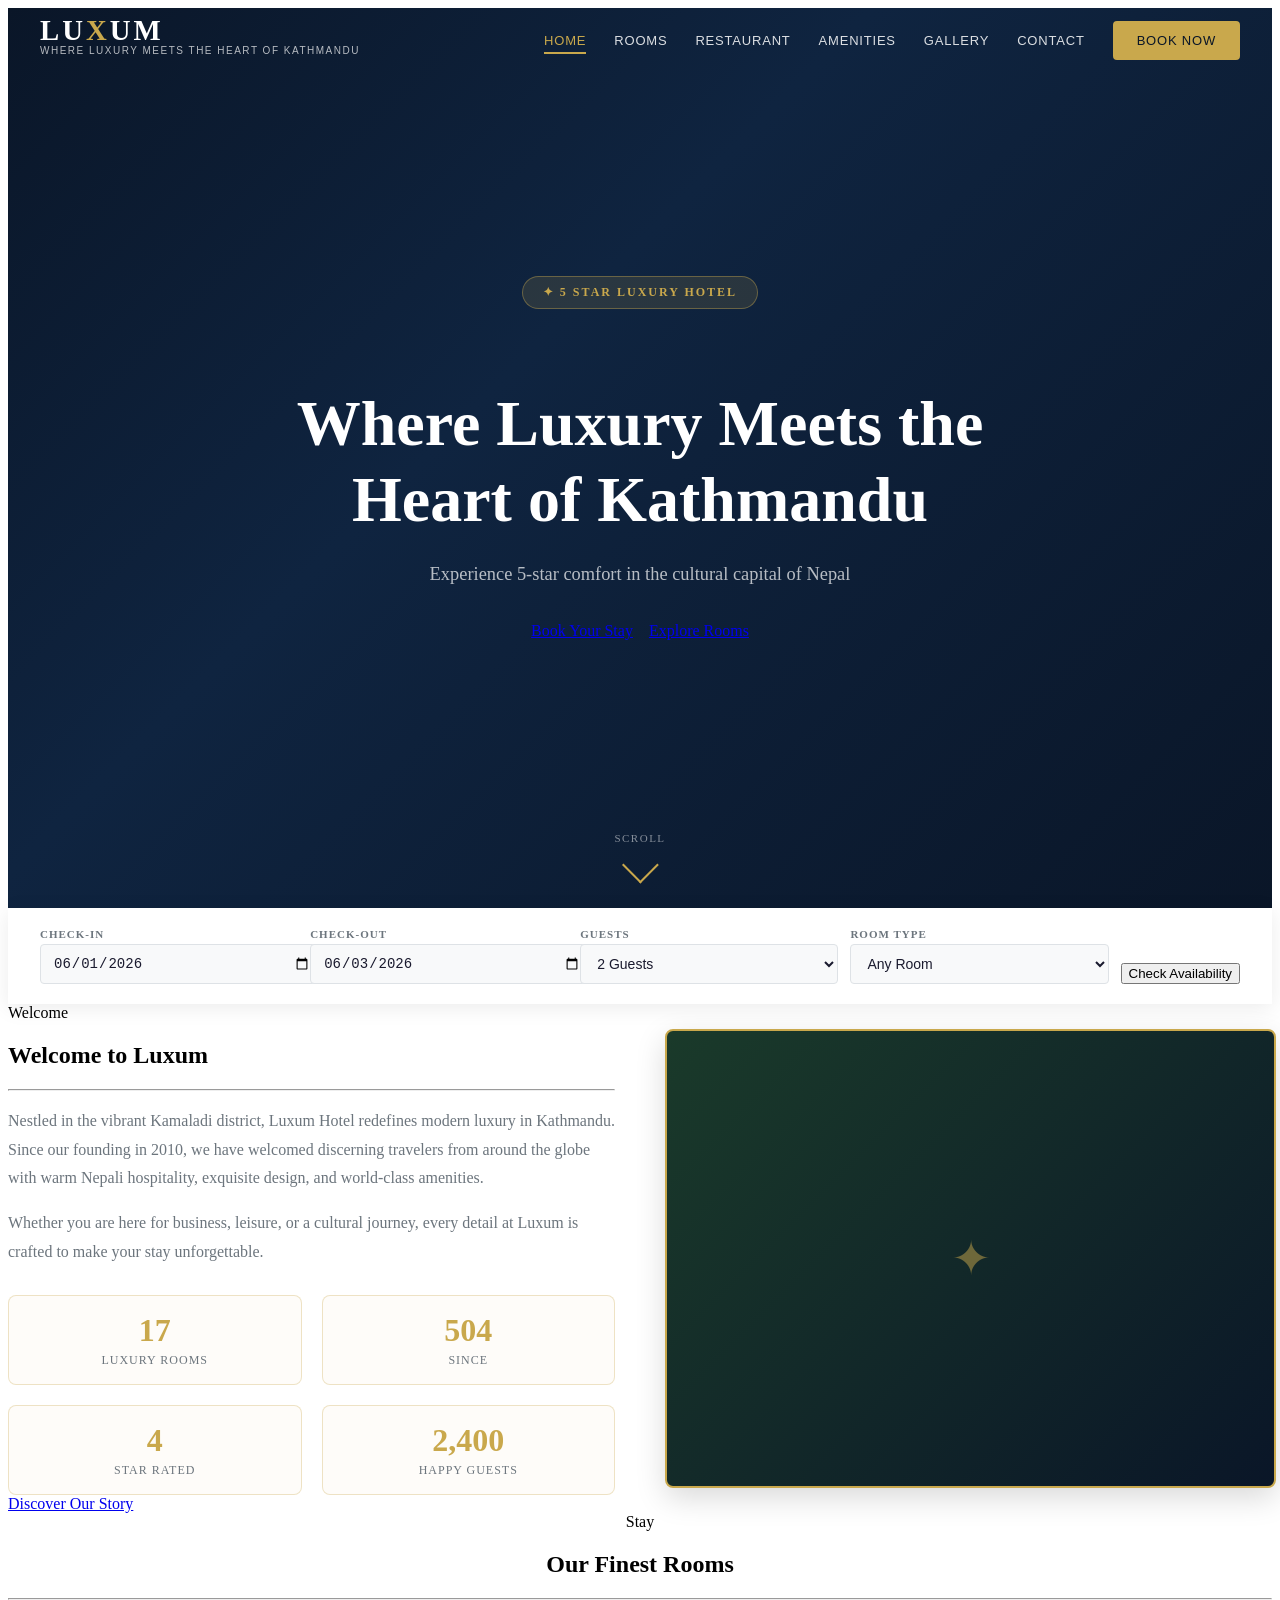
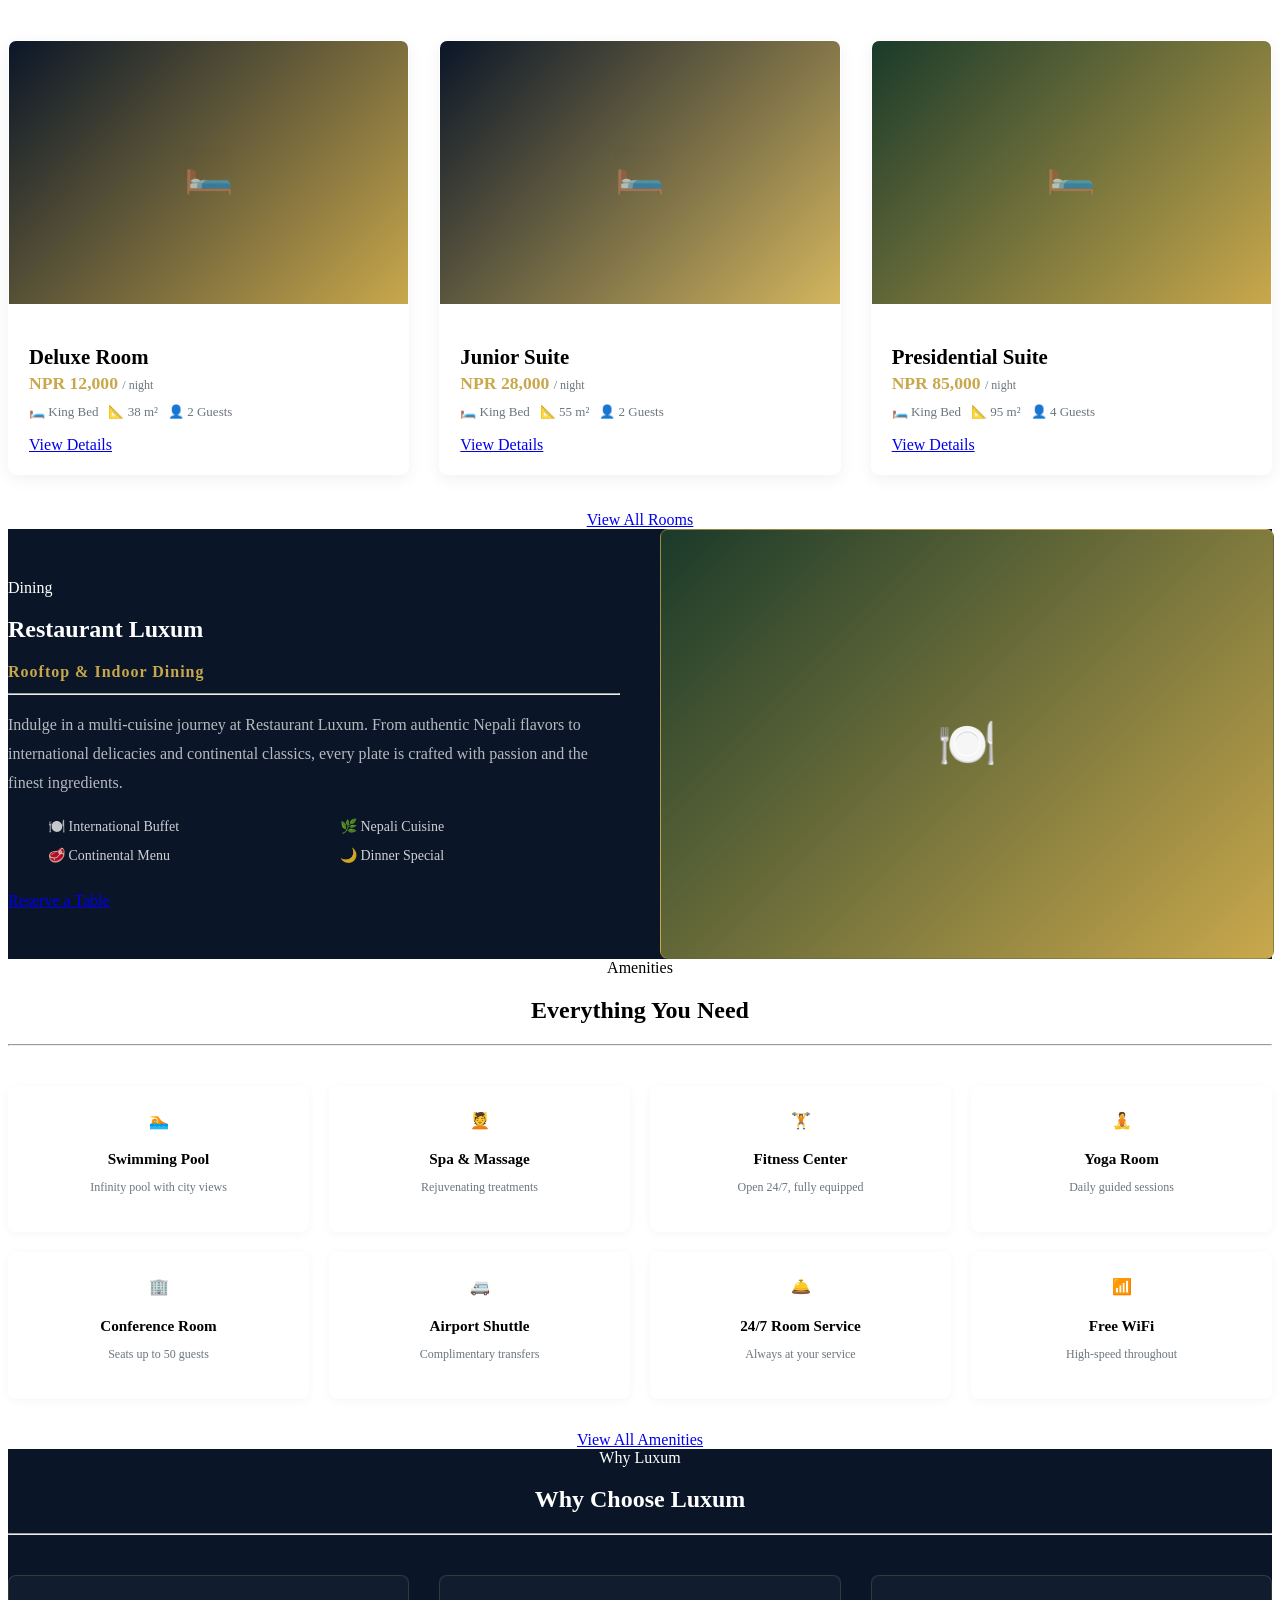
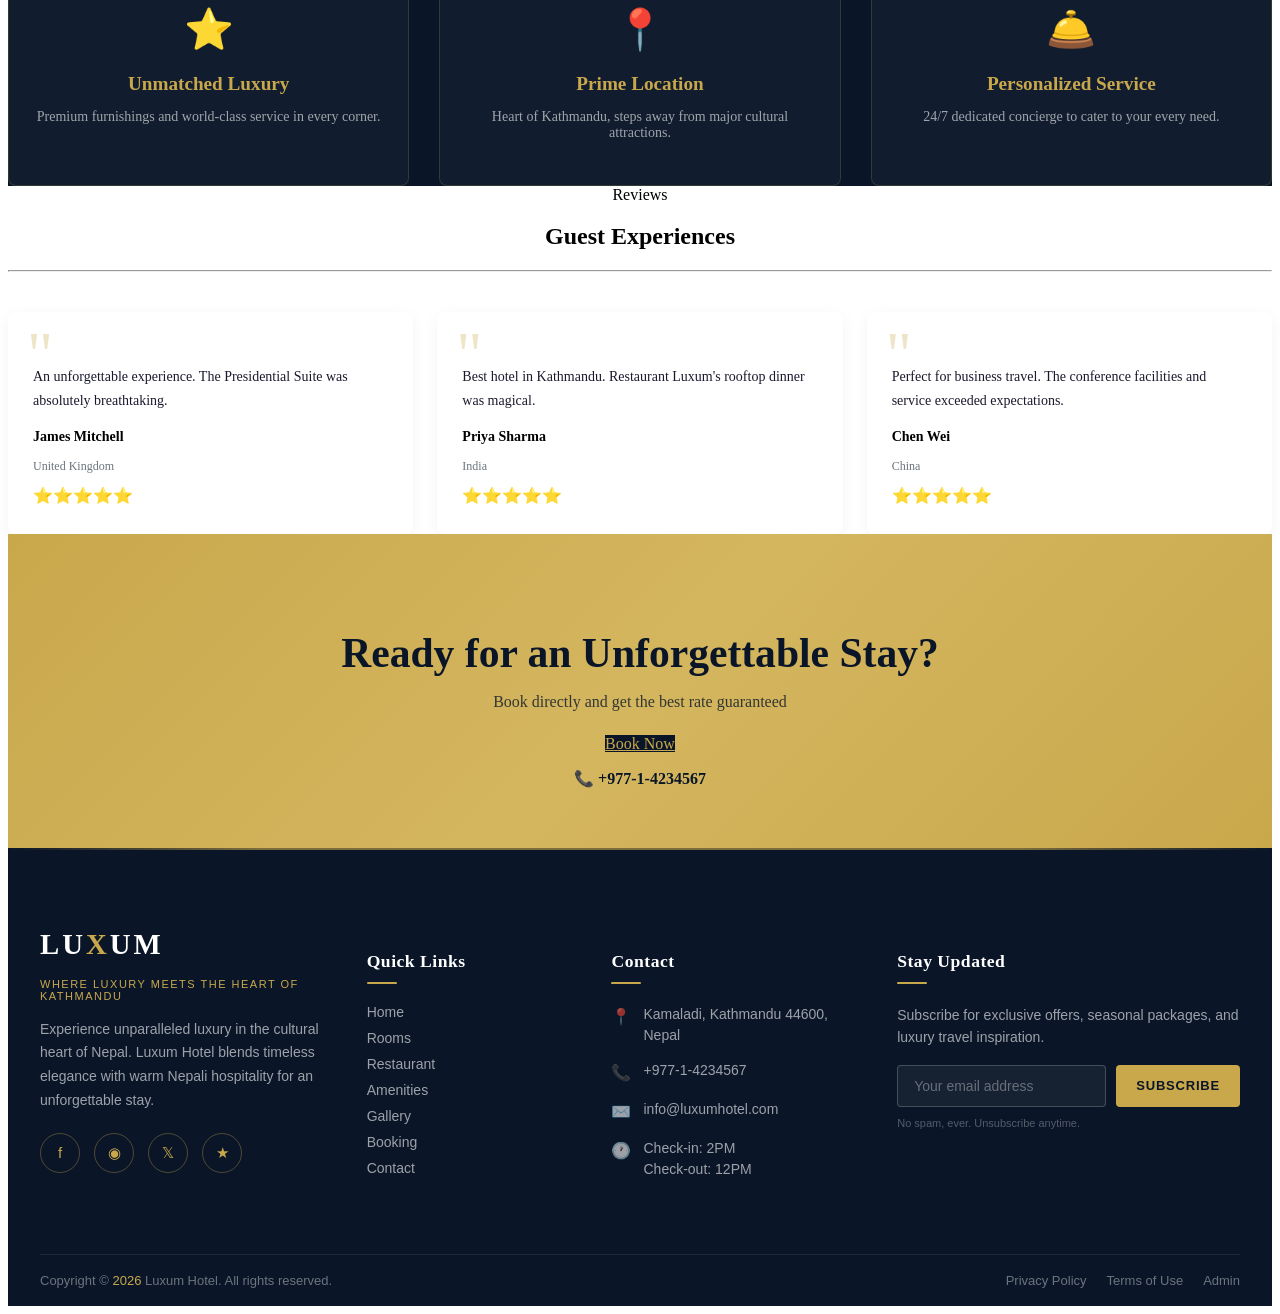
==== index.html @ e868844e "Add files via upload" ====
<!DOCTYPE html>
<html lang="en">
<head>
    <meta charset="UTF-8">
    <meta name="viewport" content="width=device-width, initial-scale=1.0">
    <title>Luxum Hotel — Luxury in the Heart of Kathmandu</title>
    <link rel="stylesheet" href="css/style.css">

    <!-- ========== NAVBAR CSS (Embedded from navbar.html) ========== -->
    <style>
        :root {
            --nav-height: 80px;
            --nav-height-scrolled: 68px;
        }

        .luxum-navbar {
            position: fixed;
            top: 0;
            left: 0;
            width: 100%;
            z-index: 1000;
            height: var(--nav-height);
            transition: all 0.4s cubic-bezier(0.4, 0, 0.2, 1);
            background: transparent;
            padding: 0;
        }

        .luxum-navbar.scrolled {
            height: var(--nav-height-scrolled);
            background: rgba(10, 22, 40, 0.85);
            backdrop-filter: blur(16px);
            -webkit-backdrop-filter: blur(16px);
            box-shadow: 0 4px 30px rgba(0, 0, 0, 0.25);
            border-bottom: 1px solid rgba(201, 168, 76, 0.15);
        }

        .luxum-navbar.hidden {
            transform: translateY(-100%);
        }

        .nav-inner {
            display: flex;
            align-items: center;
            justify-content: space-between;
            height: 100%;
            max-width: 1200px;
            margin: 0 auto;
            padding: 0 20px;
        }

        @media (min-width: 768px) {
            .nav-inner { padding: 0 30px; }
        }
        @media (min-width: 1024px) {
            .nav-inner { padding: 0 40px; }
        }
        @media (min-width: 1200px) {
            .nav-inner { padding: 0; }
        }

        .nav-logo-wrap { position: relative; z-index: 1001; }
        .nav-logo {
            font-family: 'Playfair Display', Georgia, 'Times New Roman', serif;
            font-size: 1.8rem;
            font-weight: 700;
            letter-spacing: 3px;
            color: #ffffff;
            text-decoration: none;
            transition: color 0.3s ease;
        }
        .nav-logo .gold-x { color: #c9a84c; }
        .nav-tagline {
            font-family: 'Inter', sans-serif;
            font-size: 10px;
            font-weight: 400;
            letter-spacing: 1.5px;
            text-transform: uppercase;
            color: rgba(255, 255, 255, 0.7);
            margin-top: -2px;
            white-space: nowrap;
            transition: opacity 0.3s ease;
        }
        .scrolled .nav-tagline { opacity: 0.8; }
        @media (max-width: 767px) {
            .nav-tagline { display: none; }
            .nav-logo { font-size: 1.5rem; letter-spacing: 2px; }
        }

        .nav-links {
            display: flex;
            align-items: center;
            gap: 28px;
        }
        .nav-links a {
            font-family: 'Inter', sans-serif;
            font-size: 13px;
            font-weight: 500;
            letter-spacing: 0.8px;
            text-transform: uppercase;
            color: rgba(255, 255, 255, 0.85);
            text-decoration: none;
            position: relative;
            padding: 4px 0;
            transition: color 0.3s ease;
            white-space: nowrap;
        }
        .nav-links a::after {
            content: '';
            position: absolute;
            bottom: -2px;
            left: 0;
            width: 0;
            height: 1.5px;
            background-color: #c9a84c;
            transition: width 0.35s cubic-bezier(0.4, 0, 0.2, 1);
        }
        .nav-links a:hover,
        .nav-links a.active { color: #c9a84c; }
        .nav-links a:hover::after,
        .nav-links a.active::after { width: 100%; }

        .nav-cta {
            font-family: 'Inter', sans-serif;
            font-size: 12px;
            font-weight: 600;
            letter-spacing: 1px;
            text-transform: uppercase;
            color: #0a1628 !important;
            background-color: #c9a84c;
            padding: 10px 22px !important;
            border-radius: 4px;
            transition: all 0.35s cubic-bezier(0.4, 0, 0.2, 1) !important;
            border: 2px solid #c9a84c;
        }
        .nav-cta::after { display: none !important; }
        .nav-cta:hover {
            background-color: #d4b65f !important;
            color: #0a1628 !important;
            box-shadow: 0 6px 20px rgba(201, 168, 76, 0.3);
            transform: translateY(-1px);
        }

        @media (max-width: 1023px) {
            .nav-links { display: none; }
        }

        .nav-hamburger {
            display: flex;
            flex-direction: column;
            justify-content: center;
            align-items: center;
            width: 40px;
            height: 40px;
            cursor: pointer;
            z-index: 1001;
            background: none;
            border: none;
            padding: 4px;
            gap: 6px;
            transition: gap 0.3s ease;
        }
        .nav-hamburger span {
            display: block;
            width: 26px;
            height: 2px;
            background-color: #ffffff;
            border-radius: 2px;
            transition: all 0.4s cubic-bezier(0.4, 0, 0.2, 1);
            transform-origin: center;
        }
        .nav-hamburger.active span:nth-child(1) { transform: rotate(45deg) translate(5px, 5px); }
        .nav-hamburger.active span:nth-child(2) { opacity: 0; transform: scaleX(0); }
        .nav-hamburger.active span:nth-child(3) { transform: rotate(-45deg) translate(5px, -5px); }
        @media (min-width: 1024px) {
            .nav-hamburger { display: none; }
        }

        .mobile-menu-overlay {
            position: fixed;
            top: 0;
            left: 0;
            width: 100%;
            height: 100vh;
            background: rgba(10, 22, 40, 0.97);
            backdrop-filter: blur(20px);
            -webkit-backdrop-filter: blur(20px);
            z-index: 999;
            display: flex;
            align-items: center;
            justify-content: center;
            opacity: 0;
            visibility: hidden;
            transition: all 0.45s cubic-bezier(0.4, 0, 0.2, 1);
            pointer-events: none;
        }
        .mobile-menu-overlay.open {
            opacity: 1;
            visibility: visible;
            pointer-events: all;
        }
        .mobile-menu-links {
            display: flex;
            flex-direction: column;
            align-items: center;
            gap: 28px;
            text-align: center;
        }
        .mobile-menu-links a {
            font-family: 'Playfair Display', Georgia, serif;
            font-size: 2rem;
            font-weight: 600;
            color: #ffffff;
            text-decoration: none;
            letter-spacing: 1px;
            transition: all 0.35s ease;
            opacity: 0;
            transform: translateY(20px);
        }
        .mobile-menu-overlay.open .mobile-menu-links a {
            opacity: 1;
            transform: translateY(0);
        }
        .mobile-menu-overlay.open .mobile-menu-links a:nth-child(1) { transition-delay: 0.08s; }
        .mobile-menu-overlay.open .mobile-menu-links a:nth-child(2) { transition-delay: 0.14s; }
        .mobile-menu-overlay.open .mobile-menu-links a:nth-child(3) { transition-delay: 0.20s; }
        .mobile-menu-overlay.open .mobile-menu-links a:nth-child(4) { transition-delay: 0.26s; }
        .mobile-menu-overlay.open .mobile-menu-links a:nth-child(5) { transition-delay: 0.32s; }
        .mobile-menu-overlay.open .mobile-menu-links a:nth-child(6) { transition-delay: 0.38s; }
        .mobile-menu-overlay.open .mobile-menu-links a:nth-child(7) { transition-delay: 0.44s; }
        .mobile-menu-links a:hover { color: #c9a84c; }
        .mobile-menu-cta {
            margin-top: 8px;
            font-family: 'Inter', sans-serif !important;
            font-size: 1rem !important;
            font-weight: 600 !important;
            text-transform: uppercase;
            letter-spacing: 2px !important;
            color: #0a1628 !important;
            background-color: #c9a84c;
            padding: 14px 36px !important;
            border-radius: 4px;
        }
        .mobile-menu-cta:hover {
            background-color: #d4b65f !important;
            color: #0a1628 !important;
        }
        @media (min-width: 1024px) {
            .mobile-menu-overlay { display: none; }
        }
    </style>

    <!-- ========== FOOTER CSS (Embedded from footer.html) ========== -->
    <style>
        .luxum-footer {
            background-color: #0a1628;
            color: rgba(255, 255, 255, 0.8);
            font-family: 'Inter', sans-serif;
            position: relative;
            overflow: hidden;
        }
        .luxum-footer::before {
            content: '';
            position: absolute;
            top: 0;
            left: 0;
            width: 100%;
            height: 2px;
            background: linear-gradient(90deg, transparent 0%, #c9a84c 20%, #c9a84c 80%, transparent 100%);
            opacity: 0.6;
        }
        .footer-grid {
            display: grid;
            grid-template-columns: 1fr;
            gap: 40px;
            max-width: 1200px;
            margin: 0 auto;
            padding: 60px 20px 40px;
        }
        @media (min-width: 768px) {
            .footer-grid { grid-template-columns: 1fr 1fr; padding: 70px 30px 50px; }
        }
        @media (min-width: 1024px) {
            .footer-grid { grid-template-columns: 1.4fr 1fr 1.2fr 1.3fr; padding: 80px 40px 60px; }
        }
        @media (min-width: 1200px) {
            .footer-grid { padding: 80px 0 60px; }
        }
        .footer-brand .footer-logo {
            font-family: 'Playfair Display', Georgia, 'Times New Roman', serif;
            font-size: 1.8rem;
            font-weight: 700;
            letter-spacing: 3px;
            color: #ffffff;
            margin-bottom: 6px;
            display: inline-block;
        }
        .footer-brand .footer-logo .gold-x { color: #c9a84c; }
        .footer-brand .footer-tagline {
            font-size: 11px;
            font-weight: 400;
            letter-spacing: 1.5px;
            text-transform: uppercase;
            color: #c9a84c;
            margin-bottom: 16px;
        }
        .footer-brand .footer-desc {
            font-size: 14px;
            line-height: 1.7;
            color: rgba(255, 255, 255, 0.6);
            margin-bottom: 20px;
            max-width: 280px;
        }
        .footer-socials { display: flex; gap: 14px; }
        .footer-socials a {
            display: flex;
            align-items: center;
            justify-content: center;
            width: 38px;
            height: 38px;
            border-radius: 50%;
            border: 1px solid rgba(201, 168, 76, 0.35);
            color: #c9a84c;
            transition: all 0.35s cubic-bezier(0.4, 0, 0.2, 1);
            font-size: 15px;
            text-decoration: none;
        }
        .footer-socials a:hover {
            background-color: #c9a84c;
            color: #0a1628;
            border-color: #c9a84c;
            transform: translateY(-3px);
            box-shadow: 0 6px 18px rgba(201, 168, 76, 0.25);
        }
        .footer-heading {
            font-family: 'Playfair Display', Georgia, serif;
            font-size: 1.1rem;
            font-weight: 600;
            color: #ffffff;
            margin-bottom: 20px;
            letter-spacing: 0.5px;
            position: relative;
            padding-bottom: 12px;
        }
        .footer-heading::after {
            content: '';
            position: absolute;
            bottom: 0;
            left: 0;
            width: 30px;
            height: 2px;
            background-color: #c9a84c;
            border-radius: 1px;
        }
        .footer-links { display: flex; flex-direction: column; gap: 10px; }
        .footer-links a {
            font-size: 14px;
            color: rgba(255, 255, 255, 0.6);
            text-decoration: none;
            transition: all 0.3s ease;
            padding-left: 0;
            position: relative;
        }
        .footer-links a::before {
            content: '›';
            position: absolute;
            left: -14px;
            opacity: 0;
            color: #c9a84c;
            transition: all 0.3s ease;
        }
        .footer-links a:hover { color: #c9a84c; padding-left: 10px; }
        .footer-links a:hover::before { opacity: 1; left: -8px; }
        .footer-contact-item {
            display: flex;
            gap: 12px;
            margin-bottom: 14px;
            font-size: 14px;
            color: rgba(255, 255, 255, 0.6);
            line-height: 1.5;
            align-items: flex-start;
        }
        .footer-contact-item .contact-icon { flex-shrink: 0; font-size: 16px; margin-top: 1px; }
        .footer-contact-item a {
            color: rgba(255, 255, 255, 0.6);
            text-decoration: none;
            transition: color 0.3s ease;
        }
        .footer-contact-item a:hover { color: #c9a84c; }
        .checkin-info { margin-top: 4px; font-size: 13px; color: rgba(255, 255, 255, 0.45); font-style: italic; }
        .newsletter-text { font-size: 14px; color: rgba(255, 255, 255, 0.6); margin-bottom: 16px; line-height: 1.6; }
        .newsletter-form { display: flex; flex-direction: column; gap: 10px; }
        @media (min-width: 400px) { .newsletter-form { flex-direction: row; } }
        .newsletter-form input {
            flex: 1;
            padding: 12px 16px;
            border-radius: 4px;
            border: 1px solid rgba(255, 255, 255, 0.2);
            background: rgba(255, 255, 255, 0.05);
            color: #ffffff;
            font-size: 14px;
            outline: none;
            transition: all 0.3s ease;
            min-width: 0;
        }
        .newsletter-form input::placeholder { color: rgba(255, 255, 255, 0.35); }
        .newsletter-form input:focus {
            border-color: #c9a84c;
            background: rgba(255, 255, 255, 0.08);
            box-shadow: 0 0 0 3px rgba(201, 168, 76, 0.08);
        }
        .newsletter-form button {
            padding: 12px 20px;
            background-color: #c9a84c;
            color: #0a1628;
            border: none;
            border-radius: 4px;
            font-family: 'Inter', sans-serif;
            font-size: 13px;
            font-weight: 600;
            letter-spacing: 0.8px;
            text-transform: uppercase;
            cursor: pointer;
            transition: all 0.35s cubic-bezier(0.4, 0, 0.2, 1);
            white-space: nowrap;
        }
        .newsletter-form button:hover {
            background-color: #d4b65f;
            box-shadow: 0 4px 16px rgba(201, 168, 76, 0.3);
        }
        .newsletter-spam-note { font-size: 11px; color: rgba(255, 255, 255, 0.3); margin-top: 10px; }
        .footer-bottom {
            border-top: 1px solid rgba(255, 255, 255, 0.08);
            padding: 18px 20px;
            max-width: 1200px;
            margin: 0 auto;
            display: flex;
            flex-direction: column;
            align-items: center;
            gap: 8px;
            font-size: 13px;
            color: rgba(255, 255, 255, 0.4);
        }
        @media (min-width: 768px) {
            .footer-bottom { flex-direction: row; justify-content: space-between; padding: 18px 30px; }
        }
        @media (min-width: 1024px) {
            .footer-bottom { padding: 18px 40px; }
        }
        @media (min-width: 1200px) {
            .footer-bottom { padding: 18px 0; }
        }
        .footer-bottom-links { display: flex; gap: 20px; }
        .footer-bottom-links a {
            color: rgba(255, 255, 255, 0.4);
            text-decoration: none;
            transition: color 0.3s ease;
        }
        .footer-bottom-links a:hover { color: #c9a84c; }
        .footer-bottom .copyright span { color: #c9a84c; }

        @media (max-width: 767px) {
            .footer-grid { text-align: center; }
            .footer-brand .footer-desc { margin-left: auto; margin-right: auto; }
            .footer-socials { justify-content: center; }
            .footer-heading::after { left: 50%; transform: translateX(-50%); }
            .footer-links a { padding-left: 0; }
            .footer-links a::before { display: none; }
            .footer-links a:hover { padding-left: 0; }
            .footer-contact-item { justify-content: center; }
            .footer-bottom { text-align: center; }
        }
    </style>
    <!-- ========== PAGE SPECIFIC STYLES ========== -->
    <style>
        /* ---------- HERO SECTION ---------- */
        .hero-section {
            position: relative;
            min-height: 100vh;
            display: flex;
            align-items: center;
            justify-content: center;
            background: linear-gradient(135deg, #0a1628 0%, #0f2440 40%, #0a1628 100%);
            overflow: hidden;
            text-align: center;
            padding: 0 20px;
        }

        /* Gold particle effect */
        .hero-particles {
            position: absolute;
            top: 0;
            left: 0;
            width: 100%;
            height: 100%;
            pointer-events: none;
        }
        .particle {
            position: absolute;
            width: 2px;
            height: 2px;
            background: #c9a84c;
            border-radius: 50%;
            animation: floatUp 6s infinite ease-in;
            opacity: 0;
        }
        .particle:nth-child(1) { left: 10%; animation-delay: 0s; }
        .particle:nth-child(2) { left: 25%; animation-delay: 1.2s; width: 3px; height: 3px; }
        .particle:nth-child(3) { left: 40%; animation-delay: 2.4s; }
        .particle:nth-child(4) { left: 55%; animation-delay: 0.6s; width: 2.5px; height: 2.5px; }
        .particle:nth-child(5) { left: 70%; animation-delay: 3s; }
        .particle:nth-child(6) { left: 85%; animation-delay: 1.8s; width: 3px; height: 3px; }
        .particle:nth-child(7) { left: 15%; animation-delay: 4.2s; }
        .particle:nth-child(8) { left: 50%; animation-delay: 2.8s; width: 2px; height: 2px; }
        .particle:nth-child(9) { left: 75%; animation-delay: 0.3s; }
        .particle:nth-child(10) { left: 92%; animation-delay: 3.6s; width: 2.5px; height: 2.5px; }

        @keyframes floatUp {
            0% { transform: translateY(100vh) scale(0); opacity: 0; }
            10% { opacity: 0.8; }
            30% { opacity: 0.5; }
            100% { transform: translateY(-10vh) scale(1.5); opacity: 0; }
        }

        .hero-content {
            position: relative;
            z-index: 2;
            max-width: 800px;
        }
        .hero-badge {
            display: inline-block;
            background: rgba(201, 168, 76, 0.15);
            border: 1px solid rgba(201, 168, 76, 0.4);
            color: #c9a84c;
            padding: 8px 20px;
            border-radius: 50px;
            font-size: 12px;
            font-weight: 600;
            letter-spacing: 2px;
            text-transform: uppercase;
            margin-bottom: 24px;
        }
        .hero-heading {
            font-family: 'Playfair Display', Georgia, serif;
            font-size: 2.5rem;
            font-weight: 700;
            color: #ffffff;
            line-height: 1.2;
            margin-bottom: 20px;
        }
        .hero-subheading {
            font-size: 1.05rem;
            color: rgba(255, 255, 255, 0.7);
            margin-bottom: 32px;
            line-height: 1.7;
            max-width: 550px;
            margin-left: auto;
            margin-right: auto;
        }
        .hero-buttons {
            display: flex;
            flex-wrap: wrap;
            gap: 16px;
            justify-content: center;
        }
        .scroll-indicator {
            position: absolute;
            bottom: 30px;
            left: 50%;
            transform: translateX(-50%);
            z-index: 2;
            display: flex;
            flex-direction: column;
            align-items: center;
            gap: 8px;
            color: rgba(255, 255, 255, 0.5);
            font-size: 11px;
            letter-spacing: 1.5px;
            text-transform: uppercase;
            animation: bounceDown 2s infinite;
        }
        .scroll-indicator span {
            width: 24px;
            height: 24px;
            border-right: 2px solid #c9a84c;
            border-bottom: 2px solid #c9a84c;
            transform: rotate(45deg);
        }
        @keyframes bounceDown {
            0%, 100% { transform: translateX(-50%) translateY(0); }
            50% { transform: translateX(-50%) translateY(10px); }
        }

        @media (min-width: 768px) {
            .hero-heading { font-size: 3.5rem; }
            .hero-subheading { font-size: 1.15rem; }
        }
        @media (min-width: 1024px) {
            .hero-heading { font-size: 4rem; }
        }

        /* ---------- QUICK BOOKING BAR ---------- */
        .booking-bar-section {
            position: sticky;
            top: var(--nav-height-scrolled, 68px);
            z-index: 99;
            background: #ffffff;
            box-shadow: 0 4px 20px rgba(0,0,0,0.08);
            transition: top 0.4s ease;
        }
        .booking-bar-inner {
            max-width: 1200px;
            margin: 0 auto;
            padding: 20px;
            display: flex;
            flex-wrap: wrap;
            gap: 12px;
            align-items: flex-end;
            justify-content: center;
        }
        .booking-field {
            display: flex;
            flex-direction: column;
            gap: 4px;
            min-width: 130px;
            flex: 1;
        }
        .booking-field label {
            font-size: 11px;
            font-weight: 600;
            text-transform: uppercase;
            letter-spacing: 1px;
            color: #6c757d;
        }
        .booking-field input,
        .booking-field select {
            padding: 10px 12px;
            border: 1px solid #dee2e6;
            border-radius: 4px;
            font-size: 14px;
            color: #1a1a2e;
            background: #f8f9fa;
            transition: border-color 0.3s ease;
            width: 100%;
        }
        .booking-field input:focus,
        .booking-field select:focus {
            outline: none;
            border-color: #c9a84c;
            box-shadow: 0 0 0 3px rgba(201,168,76,0.08);
        }
        @media (max-width: 767px) {
            .booking-bar-inner { flex-direction: column; align-items: stretch; }
            .booking-field { min-width: 100%; }
        }

        /* ---------- WELCOME SECTION ---------- */
        .welcome-grid {
            display: grid;
            grid-template-columns: 1fr;
            gap: 40px;
            align-items: center;
        }
        @media (min-width: 768px) {
            .welcome-grid { grid-template-columns: 1fr 1fr; gap: 50px; }
        }
        .welcome-image-placeholder {
            position: relative;
            width: 100%;
            padding-bottom: 75%;
            background: linear-gradient(135deg, #1a3a2a 0%, #0a1628 100%);
            border-radius: 8px;
            border: 2px solid #c9a84c;
            box-shadow: 0 10px 30px rgba(0,0,0,0.15);
        }
        .welcome-image-placeholder::after {
            content: '✦';
            position: absolute;
            top: 50%;
            left: 50%;
            transform: translate(-50%, -50%);
            font-size: 3rem;
            color: rgba(201,168,76,0.5);
        }
        .welcome-stats {
            display: grid;
            grid-template-columns: 1fr 1fr;
            gap: 20px;
            margin-top: 28px;
        }
        .stat-item {
            text-align: center;
            padding: 16px;
            border: 1px solid rgba(201,168,76,0.3);
            border-radius: 8px;
            background: rgba(201,168,76,0.03);
        }
        .stat-number {
            font-family: 'Playfair Display', Georgia, serif;
            font-size: 2rem;
            font-weight: 700;
            color: #c9a84c;
        }
        .stat-label {
            font-size: 12px;
            text-transform: uppercase;
            letter-spacing: 1px;
            color: #6c757d;
            margin-top: 4px;
        }

        /* ---------- ROOM CARDS ---------- */
        .rooms-grid {
            display: grid;
            grid-template-columns: 1fr;
            gap: 30px;
            margin-top: 40px;
        }
        @media (min-width: 768px) {
            .rooms-grid { grid-template-columns: repeat(2, 1fr); }
        }
        @media (min-width: 1024px) {
            .rooms-grid { grid-template-columns: repeat(3, 1fr); }
        }
        .room-card {
            background: #ffffff;
            border-radius: 8px;
            overflow: hidden;
            box-shadow: 0 4px 16px rgba(0,0,0,0.06);
            transition: all 0.35s cubic-bezier(0.4,0,0.2,1);
            border: 1px solid transparent;
        }
        .room-card:hover {
            transform: translateY(-6px);
            box-shadow: 0 12px 30px rgba(0,0,0,0.12);
            border-color: #c9a84c;
        }
        .room-card-image {
            width: 100%;
            padding-bottom: 66%;
            background: linear-gradient(135deg, #0a1628 0%, #c9a84c 100%);
            position: relative;
        }
        .room-card-image::after {
            content: '🛏️';
            position: absolute;
            top: 50%;
            left: 50%;
            transform: translate(-50%, -50%);
            font-size: 2.5rem;
            opacity: 0.6;
        }
        .room-card-body {
            padding: 20px;
        }
        .room-card-body h3 {
            font-family: 'Playfair Display', Georgia, serif;
            font-size: 1.3rem;
            margin-bottom: 4px;
        }
        .room-price {
            font-size: 1.1rem;
            font-weight: 700;
            color: #c9a84c;
            margin-bottom: 10px;
        }
        .room-price span {
            font-size: 0.75rem;
            font-weight: 400;
            color: #6c757d;
        }
        .room-features {
            font-size: 13px;
            color: #6c757d;
            margin-bottom: 16px;
            display: flex;
            flex-wrap: wrap;
            gap: 10px;
        }

        /* ---------- RESTAURANT PREVIEW ---------- */
        .restaurant-preview {
            background: #0a1628;
            color: #ffffff;
        }
        .restaurant-grid {
            display: grid;
            grid-template-columns: 1fr;
            gap: 40px;
            align-items: center;
        }
        @media (min-width: 768px) {
            .restaurant-grid { grid-template-columns: 1fr 1fr; }
        }
        .restaurant-feature-list {
            list-style: none;
            margin: 20px 0 28px;
            display: grid;
            grid-template-columns: 1fr 1fr;
            gap: 12px;
        }
        .restaurant-feature-list li {
            font-size: 14px;
            color: rgba(255,255,255,0.8);
        }
        .restaurant-visual-placeholder {
            width: 100%;
            padding-bottom: 70%;
            background: linear-gradient(135deg, #1a3a2a 0%, #c9a84c 100%);
            border-radius: 8px;
            position: relative;
            border: 1px solid rgba(201,168,76,0.4);
        }
        .restaurant-visual-placeholder::after {
            content: '🍽️';
            position: absolute;
            top: 50%;
            left: 50%;
            transform: translate(-50%, -50%);
            font-size: 3rem;
        }
        /* ---------- AMENITIES GRID ---------- */
        .amenities-grid {
            display: grid;
            grid-template-columns: repeat(2, 1fr);
            gap: 20px;
            margin-top: 40px;
        }
        @media (min-width: 768px) {
            .amenities-grid { grid-template-columns: repeat(4, 1fr); }
        }
        .amenity-item {
            text-align: center;
            padding: 24px 16px;
            border-radius: 8px;
            background: #ffffff;
            box-shadow: 0 2px 10px rgba(0,0,0,0.04);
            transition: all 0.3s ease;
            border: 1px solid transparent;
        }
        .amenity-item:hover {
            border-color: #c9a84c;
            box-shadow: 0 6px 20px rgba(0,0,0,0.08);
        }
        .amenity-icon {
            font-size: 2rem;
            margin-bottom: 10px;
        }
        .amenity-item h4 {
            font-size: 0.95rem;
            margin-bottom: 4px;
        }
        .amenity-item p {
            font-size: 12px;
            color: #6c757d;
        }

        /* ---------- WHY CHOOSE US ---------- */
        .why-choose-section {
            background: #0a1628;
            color: #ffffff;
        }
        .why-grid {
            display: grid;
            grid-template-columns: 1fr;
            gap: 30px;
            margin-top: 40px;
        }
        @media (min-width: 768px) {
            .why-grid { grid-template-columns: repeat(3, 1fr); }
        }
        .why-card {
            text-align: center;
            padding: 30px 20px;
            border: 1px solid rgba(201,168,76,0.2);
            border-radius: 8px;
            background: rgba(255,255,255,0.03);
            transition: all 0.3s ease;
        }
        .why-card:hover {
            border-color: #c9a84c;
            background: rgba(201,168,76,0.05);
        }
        .why-icon {
            font-size: 2.5rem;
            margin-bottom: 14px;
        }
        .why-card h3 {
            font-family: 'Playfair Display', Georgia, serif;
            font-size: 1.2rem;
            color: #c9a84c;
            margin-bottom: 8px;
        }
        .why-card p {
            font-size: 14px;
            color: rgba(255,255,255,0.6);
        }

        /* ---------- TESTIMONIALS ---------- */
        .testimonials-grid {
            display: grid;
            grid-template-columns: 1fr;
            gap: 24px;
            margin-top: 40px;
        }
        @media (min-width: 768px) {
            .testimonials-grid { grid-template-columns: repeat(3, 1fr); }
        }
        .testimonial-card {
            background: #ffffff;
            padding: 28px 24px;
            border-radius: 8px;
            box-shadow: 0 4px 16px rgba(0,0,0,0.05);
            position: relative;
            border: 1px solid transparent;
            transition: all 0.3s ease;
        }
        .testimonial-card:hover {
            border-color: #c9a84c;
            box-shadow: 0 8px 24px rgba(0,0,0,0.1);
        }
        .testimonial-card::before {
            content: '"';
            font-family: 'Playfair Display', Georgia, serif;
            font-size: 4rem;
            color: #c9a84c;
            position: absolute;
            top: 10px;
            left: 18px;
            opacity: 0.3;
            line-height: 1;
        }
        .testimonial-text {
            font-size: 14px;
            line-height: 1.7;
            color: #1a1a2e;
            margin-bottom: 16px;
            padding-top: 10px;
        }
        .testimonial-author {
            font-weight: 600;
            font-size: 14px;
        }
        .testimonial-location {
            font-size: 12px;
            color: #6c757d;
        }
        .testimonial-stars {
            color: #c9a84c;
            margin-top: 4px;
        }

        /* ---------- CTA BANNER ---------- */
        .cta-banner {
            background: linear-gradient(135deg, #c9a84c 0%, #d4b65f 50%, #c9a84c 100%);
            text-align: center;
            padding: 60px 20px;
        }
        .cta-banner h2 {
            font-family: 'Playfair Display', Georgia, serif;
            font-size: 2rem;
            color: #0a1628;
            margin-bottom: 10px;
        }
        @media (min-width: 768px) {
            .cta-banner h2 { font-size: 2.6rem; }
        }
        .cta-banner p {
            color: rgba(10,22,40,0.8);
            margin-bottom: 24px;
            font-size: 1rem;
        }
        .cta-phone {
            margin-top: 16px;
            font-weight: 600;
            color: #0a1628;
        }

        /* Scroll animation base */
        .reveal {
            opacity: 0;
            transform: translateY(30px);
            transition: opacity 0.6s ease, transform 0.6s ease;
        }
        .reveal.visible {
            opacity: 1;
            transform: translateY(0);
        }
    </style>
</head>
<body>

    <!-- ========== NAVBAR (from navbar.html) ========== -->
    <nav class="luxum-navbar" id="luxumNavbar">
        <div class="nav-inner">
            <div class="nav-logo-wrap">
                <a href="#" class="nav-logo">LU<span class="gold-x">X</span>UM</a>
                <p class="nav-tagline">Where Luxury Meets the Heart of Kathmandu</p>
            </div>
            <div class="nav-links">
                <a href="#home" class="active">Home</a>
                <a href="rooms.html">Rooms</a>
                <a href="restaurant.html">Restaurant</a>
                <a href="amenities.html">Amenities</a>
                <a href="#gallery">Gallery</a>
                <a href="#contact">Contact</a>
                <a href="booking.html" class="nav-cta">Book Now</a>
            </div>
            <button class="nav-hamburger" id="navHamburger" aria-label="Toggle menu">
                <span></span><span></span><span></span>
            </button>
        </div>
    </nav>
    <div class="mobile-menu-overlay" id="mobileMenuOverlay">
        <div class="mobile-menu-links">
            <a href="# d-none">Home</a>
            <a href="rooms.html">Rooms</a>
            <a href="restaurant.html">Restaurant</a>
            <a href="amenities.html">Amenities</a>
            <a href="#gallery">Gallery</a>
            <a href="#contact">Contact</a>
            <a href="booking.html" class="mobile-menu-cta">Book Now</a>
        </div>
    </div>
    <!-- ========== SECTION 1: HERO ========== -->
    <section class="hero-section" id="home">
        <div class="hero-particles">
            <div class="particle"></div><div class="particle"></div><div class="particle"></div>
            <div class="particle"></div><div class="particle"></div><div class="particle"></div>
            <div class="particle"></div><div class="particle"></div><div class="particle"></div>
            <div class="particle"></div>
        </div>
        <div class="hero-content fade-in">
            <div class="hero-badge">✦ 5 Star Luxury Hotel</div>
            <h1 class="hero-heading">Where Luxury Meets the Heart of Kathmandu</h1>
            <p class="hero-subheading">Experience 5-star comfort in the cultural capital of Nepal</p>
            <div class="hero-buttons">
                <a href="booking.html" class="btn-primary">Book Your Stay</a>
                <a href="rooms.html" class="btn-secondary">Explore Rooms</a>
            </div>
        </div>
        <div class="scroll-indicator">
            Scroll
            <span></span>
        </div>
    </section>

    <!-- ========== SECTION 2: QUICK BOOKING BAR ========== -->
    <div class="booking-bar-section" id="bookingBar">
        <div class="booking-bar-inner">
            <div class="booking-field">
                <label>Check-in</label>
                <input type="date" id="checkIn" value="2026-06-01">
            </div>
            <div class="booking-field">
                <label>Check-out</label>
                <input type="date" id="checkOut" value="2026-06-03">
            </div>
            <div class="booking-field">
                <label>Guests</label>
                <select id="guests">
                    <option>1 Guest</option>
                    <option selected>2 Guests</option>
                    <option>3 Guests</option>
                    <option>4 Guests</option>
                </select>
            </div>
            <div class="booking-field">
                <label>Room Type</label>
                <select id="roomType">
                    <option>Any Room</option>
                    <option>Deluxe Room</option>
                    <option>Junior Suite</option>
                    <option>Presidential Suite</option>
                </select>
            </div>
            <button class="btn-primary" id="checkAvailabilityBtn">Check Availability</button>
        </div>
    </div>

    <!-- ========== SECTION 3: WELCOME ========== -->
    <section class="section-padding bg-light reveal" id="about">
        <div class="container">
            <div class="welcome-grid">
                <div>
                    <span class="section-subtitle">Welcome</span>
                    <h2 class="section-title">Welcome to Luxum</h2>
                    <hr class="divider-gold">
                    <p style="color:#6c757d; line-height:1.8; margin-bottom:16px;">
                        Nestled in the vibrant Kamaladi district, Luxum Hotel redefines modern luxury 
                        in Kathmandu. Since our founding in 2010, we have welcomed discerning travelers 
                        from around the globe with warm Nepali hospitality, exquisite design, and 
                        world‑class amenities.
                    </p>
                    <p style="color:#6c757d; line-height:1.8; margin-bottom:24px;">
                        Whether you are here for business, leisure, or a cultural journey, every detail 
                        at Luxum is crafted to make your stay unforgettable.
                    </p>
                    <div class="welcome-stats">
                        <div class="stat-item">
                            <div class="stat-number" data-count="50">0</div>
                            <div class="stat-label">Luxury Rooms</div>
                        </div>
                        <div class="stat-item">
                            <div class="stat-number" data-count="2010">0</div>
                            <div class="stat-label">Since</div>
                        </div>
                        <div class="stat-item">
                            <div class="stat-number" data-count="5">0</div>
                            <div class="stat-label">Star Rated</div>
                        </div>
                        <div class="stat-item">
                            <div class="stat-number" data-count="10000">0</div>
                            <div class="stat-label">Happy Guests</div>
                        </div>
                    </div>
                    <a href="#" class="btn-secondary" style="margin-top:24px;">Discover Our Story</a>
                </div>
                <div class="welcome-image-placeholder"></div>
            </div>
        </div>
    </section>

    <!-- ========== SECTION 4: FEATURED ROOMS ========== -->
    <section class="section-padding reveal" id="rooms">
        <div class="container">
            <div style="text-align:center;">
                <span class="section-subtitle">Stay</span>
                <h2 class="section-title">Our Finest Rooms</h2>
                <hr class="divider-gold" style="margin:16px auto 24px;">
            </div>
            <div class="rooms-grid">
                <!-- Room 1 -->
                <div class="room-card">
                    <div class="room-card-image"></div>
                    <div class="room-card-body">
                        <h3>Deluxe Room</h3>
                        <div class="room-price">NPR 12,000 <span>/ night</span></div>
                        <div class="room-features">
                            <span>🛏️ King Bed</span>
                            <span>📐 38 m²</span>
                            <span>👤 2 Guests</span>
                        </div>
                        <a href="rooms.html" class="btn-secondary" style="width:100%;text-align:center;">View Details</a>
                    </div>
                </div>
                <!-- Room 2 -->
                <div class="room-card">
                    <div class="room-card-image" style="background:linear-gradient(135deg, #0a1628 0%, #d4b65f 100%);"></div>
                    <div class="room-card-body">
                        <h3>Junior Suite</h3>
                        <div class="room-price">NPR 28,000 <span>/ night</span></div>
                        <div class="room-features">
                            <span>🛏️ King Bed</span>
                            <span>📐 55 m²</span>
                            <span>👤 2 Guests</span>
                        </div>
                        <a href="rooms.html" class="btn-secondary" style="width:100%;text-align:center;">View Details</a>
                    </div>
                </div>
                <!-- Room 3 -->
                <div class="room-card">
                    <div class="room-card-image" style="background:linear-gradient(135deg, #1a3a2a 0%, #c9a84c 100%);"></div>
                    <div class="room-card-body">
                        <h3>Presidential Suite</h3>
                        <div class="room-price">NPR 85,000 <span>/ night</span></div>
                        <div class="room-features">
                            <span>🛏️ King Bed</span>
                            <span>📐 95 m²</span>
                            <span>👤 4 Guests</span>
                        </div>
                        <a href="rooms.html" class="btn-secondary" style="width:100%;text-align:center;">View Details</a>
                    </div>
                </div>
            </div>
            <div style="text-align:center; margin-top:36px;">
                <a href="rooms.html" class="btn-primary">View All Rooms</a>
            </div>
        </div>
    </section>
    <!-- ========== SECTION 5: RESTAURANT LUXUM PREVIEW ========== -->
    <section class="section-padding restaurant-preview reveal" id="restaurant">
        <div class="container">
            <div class="restaurant-grid">
                <div>
                    <span class="section-subtitle">Dining</span>
                    <h2 class="section-title text-white">Restaurant Luxum</h2>
                    <p style="color:#c9a84c; font-weight:600; letter-spacing:1px; margin-bottom:12px;">Rooftop & Indoor Dining</p>
                    <hr class="divider-gold">
                    <p style="color:rgba(255,255,255,0.7); line-height:1.8; margin-bottom:20px;">
                        Indulge in a multi-cuisine journey at Restaurant Luxum. From authentic Nepali 
                        flavors to international delicacies and continental classics, every plate is 
                        crafted with passion and the finest ingredients.
                    </p>
                    <ul class="restaurant-feature-list">
                        <li>🍽️ International Buffet</li>
                        <li>🌿 Nepali Cuisine</li>
                        <li>🥩 Continental Menu</li>
                        <li>🌙 Dinner Special</li>
                    </ul>
                    <a href="restaurant.html" class="btn-primary">Reserve a Table</a>
                </div>
                <div class="restaurant-visual-placeholder"></div>
            </div>
        </div>
    </section>

    <!-- ========== SECTION 6: AMENITIES PREVIEW ========== -->
    <section class="section-padding bg-light reveal" id="amenities">
        <div class="container">
            <div style="text-align:center;">
                <span class="section-subtitle">Amenities</span>
                <h2 class="section-title">Everything You Need</h2>
                <hr class="divider-gold" style="margin:16px auto 24px;">
            </div>
            <div class="amenities-grid">
                <div class="amenity-item">🏊<h4>Swimming Pool</h4><p>Infinity pool with city views</p></div>
                <div class="amenity-item">💆<h4>Spa & Massage</h4><p>Rejuvenating treatments</p></div>
                <div class="amenity-item">🏋️<h4>Fitness Center</h4><p>Open 24/7, fully equipped</p></div>
                <div class="amenity-item">🧘<h4>Yoga Room</h4><p>Daily guided sessions</p></div>
                <div class="amenity-item">🏢<h4>Conference Room</h4><p>Seats up to 50 guests</p></div>
                <div class="amenity-item">🚐<h4>Airport Shuttle</h4><p>Complimentary transfers</p></div>
                <div class="amenity-item">🛎️<h4>24/7 Room Service</h4><p>Always at your service</p></div>
                <div class="amenity-item">📶<h4>Free WiFi</h4><p>High-speed throughout</p></div>
            </div>
            <div style="text-align:center; margin-top:32px;">
                <a href="amenities.html" class="btn-secondary">View All Amenities</a>
            </div>
        </div>
    </section>

    <!-- ========== SECTION 7: WHY CHOOSE LUXUM ========== -->
    <section class="section-padding why-choose-section reveal">
        <div class="container">
            <div style="text-align:center;">
                <span class="section-subtitle">Why Luxum</span>
                <h2 class="section-title text-white">Why Choose Luxum</h2>
                <hr class="divider-gold" style="margin:16px auto 24px;">
            </div>
            <div class="why-grid">
                <div class="why-card">
                    <div class="why-icon">⭐</div>
                    <h3>Unmatched Luxury</h3>
                    <p>Premium furnishings and world-class service in every corner.</p>
                </div>
                <div class="why-card">
                    <div class="why-icon">📍</div>
                    <h3>Prime Location</h3>
                    <p>Heart of Kathmandu, steps away from major cultural attractions.</p>
                </div>
                <div class="why-card">
                    <div class="why-icon">🛎️</div>
                    <h3>Personalized Service</h3>
                    <p>24/7 dedicated concierge to cater to your every need.</p>
                </div>
            </div>
        </div>
    </section>
    <!-- ========== SECTION 8: TESTIMONIALS ========== -->
    <section class="section-padding reveal" id="testimonials">
        <div class="container">
            <div style="text-align:center;">
                <span class="section-subtitle">Reviews</span>
                <h2 class="section-title">Guest Experiences</h2>
                <hr class="divider-gold" style="margin:16px auto 24px;">
            </div>
            <div class="testimonials-grid">
                <div class="testimonial-card">
                    <p class="testimonial-text">An unforgettable experience. The Presidential Suite was absolutely breathtaking.</p>
                    <p class="testimonial-author">James Mitchell</p>
                    <p class="testimonial-location">United Kingdom</p>
                    <div class="testimonial-stars">⭐⭐⭐⭐⭐</div>
                </div>
                <div class="testimonial-card">
                    <p class="testimonial-text">Best hotel in Kathmandu. Restaurant Luxum's rooftop dinner was magical.</p>
                    <p class="testimonial-author">Priya Sharma</p>
                    <p class="testimonial-location">India</p>
                    <div class="testimonial-stars">⭐⭐⭐⭐⭐</div>
                </div>
                <div class="testimonial-card">
                    <p class="testimonial-text">Perfect for business travel. The conference facilities and service exceeded expectations.</p>
                    <p class="testimonial-author">Chen Wei</p>
                    <p class="testimonial-location">China</p>
                    <div class="testimonial-stars">⭐⭐⭐⭐⭐</div>
                </div>
            </div>
        </div>
    </section>

    <!-- ========== SECTION 9: CTA BANNER ========== -->
    <section class="cta-banner reveal">
        <h2>Ready for an Unforgettable Stay?</h2>
        <p>Book directly and get the best rate guaranteed</p>
        <a href="booking.html" class="btn-primary" style="background:#0a1628; color:#c9a84c; border-color:#0a1628;">Book Now</a>
        <div class="cta-phone">📞 +977-1-4234567</div>
    </section>

    <!-- ========== FOOTER (from footer.html) ========== -->
    <footer class="luxum-footer">
        <div class="footer-grid">
            <div class="footer-brand">
                <div class="footer-logo">LU<span class="gold-x">X</span>UM</div>
                <p class="footer-tagline">Where Luxury Meets the Heart of Kathmandu</p>
                <p class="footer-desc">Experience unparalleled luxury in the cultural heart of Nepal. Luxum Hotel blends timeless elegance with warm Nepali hospitality for an unforgettable stay.</p>
                <div class="footer-socials">
                    <a href="#" aria-label="Facebook">f</a>
                    <a href="#" aria-label="Instagram">◉</a>
                    <a href="#" aria-label="Twitter">𝕏</a>
                    <a href="#" aria-label="TripAdvisor">★</a>
                </div>
            </div>
            <div>
                <h4 class="footer-heading">Quick Links</h4>
                <div class="footer-links">
                    <a href="#home">Home</a>
                    <a href="rooms.html">Rooms</a>
                    <a href="restaurant.html">Restaurant</a>
                    <a href="amenities.html">Amenities</a>
                    <a href="#gallery">Gallery</a>
                    <a href="booking.html">Booking</a>
                    <a href="#contact">Contact</a>
                </div>
            </div>
            <div>
                <h4 class="footer-heading">Contact</h4>
                <div class="footer-contact-item"><span class="contact-icon">📍</span><span>Kamaladi, Kathmandu 44600, Nepal</span></div>
                <div class="footer-contact-item"><span class="contact-icon">📞</span><a href="tel:+97714234567">+977-1-4234567</a></div>
                <div class="footer-contact-item"><span class="contact-icon">✉️</span><a href="mailto:info@luxumhotel.com">info@luxumhotel.com</a></div>
                <div class="footer-contact-item"><span class="contact-icon">🕐</span><span>Check-in: 2PM<br>Check-out: 12PM</span></div>
            </div>
            <div>
                <h4 class="footer-heading">Stay Updated</h4>
                <p class="newsletter-text">Subscribe for exclusive offers, seasonal packages, and luxury travel inspiration.</p>
                <form class="newsletter-form" onsubmit="event.preventDefault(); alert('Thank you for subscribing!');">
                    <input type="email" placeholder="Your email address" required>
                    <button type="submit">Subscribe</button>
                </form>
                <p class="newsletter-spam-note">No spam, ever. Unsubscribe anytime.</p>
            </div>
        </div>
        <div class="footer-bottom">
            <div class="copyright">Copyright &copy; <span>2026</span> Luxum Hotel. All rights reserved.</div>
            <div class="footer-bottom-links">
                <a href="#">Privacy Policy</a>
                <a href="#">Terms of Use</a>
                <a href="#">Admin</a>
            </div>
        </div>
    </footer>
    <!-- ========== SCRIPTS ========== -->
    <script src="js/supabase-config.js"></script>
    <script>
        // ========== NAVBAR JS ==========
        (function() {
            const navbar = document.getElementById('luxumNavbar');
            const hamburger = document.getElementById('navHamburger');
            const mobileMenu = document.getElementById('mobileMenuOverlay');
            const mobileLinks = mobileMenu.querySelectorAll('a');
            const bookingBar = document.getElementById('bookingBar');
            let lastScrollY = window.scrollY;
            let ticking = false;

            function updateNavOnScroll() {
                const currentScrollY = window.scrollY;
                if (currentScrollY > 50) {
                    navbar.classList.add('scrolled');
                    if (bookingBar) bookingBar.style.top = 'var(--nav-height-scrolled, 68px)';
                } else {
                    navbar.classList.remove('scrolled');
                    if (bookingBar) bookingBar.style.top = 'var(--nav-height, 80px)';
                }
                if (!mobileMenu.classList.contains('open')) {
                    if (currentScrollY > lastScrollY && currentScrollY > 300) {
                        navbar.classList.add('hidden');
                    } else {
                        navbar.classList.remove('hidden');
                    }
                }
                lastScrollY = currentScrollY;
                ticking = false;
            }

            window.addEventListener('scroll', () => {
                if (!ticking) {
                    requestAnimationFrame(updateNavOnScroll);
                    ticking = true;
                }
            });

            function openMenu() {
                mobileMenu.classList.add('open');
                hamburger.classList.add('active');
                document.body.style.overflow = 'hidden';
            }
            function closeMenu() {
                mobileMenu.classList.remove('open');
                hamburger.classList.remove('active');
                document.body.style.overflow = '';
            }

            hamburger.addEventListener('click', () => {
                mobileMenu.classList.contains('open') ? closeMenu() : openMenu();
            });
            mobileLinks.forEach(link => link.addEventListener('click', closeMenu));

            // Active link
            const sections = document.querySelectorAll('section[id]');
            const navLinks = document.querySelectorAll('.nav-links a:not(.nav-cta)');
            function updateActiveLink() {
                let currentId = '';
                const scrollPos = window.scrollY + 120;
                sections.forEach(section => {
                    const top = section.offsetTop;
                    const height = section.offsetHeight;
                    if (scrollPos >= top && scrollPos < top + height) currentId = section.getAttribute('id');
                });
                navLinks.forEach(link => {
                    link.classList.remove('active');
                    if (link.getAttribute('href') === '#' + currentId) link.classList.add('active');
                });
                if (window.scrollY < 100) {
                    navLinks.forEach(link => {
                        link.classList.remove('active');
                        if (link.getAttribute('href') === '#home') link.classList.add('active');
                    });
                }
            }
            window.addEventListener('scroll', () => {
                if (!ticking) {
                    requestAnimationFrame(() => { updateActiveLink(); ticking = false; });
                    ticking = true;
                }
            });
            updateActiveLink();
        })();

        // ========== INTERSECTION OBSERVER (Fade in on scroll) ==========
        const revealElements = document.querySelectorAll('.reveal');
        const observer = new IntersectionObserver((entries) => {
            entries.forEach(entry => {
                if (entry.isIntersecting) {
                    entry.target.classList.add('visible');
                    observer.unobserve(entry.target);
                }
            });
        }, { threshold: 0.15, rootMargin: '0px 0px -40px 0px' });
        revealElements.forEach(el => observer.observe(el));

        // ========== COUNTER ANIMATION ==========
        const statNumbers = document.querySelectorAll('.stat-number[data-count]');
        const counterObserver = new IntersectionObserver((entries) => {
            entries.forEach(entry => {
                if (entry.isIntersecting) {
                    const el = entry.target;
                    const target = parseInt(el.getAttribute('data-count'), 10);
                    const duration = 1800;
                    const stepTime = Math.max(Math.floor(duration / target), 16);
                    let current = 0;
                    const increment = target > 100 ? Math.ceil(target / 100) : 1;

                    function updateCounter() {
                        current += increment;
                        if (current >= target) {
                            el.textContent = target.toLocaleString();
                            return;
                        }
                        el.textContent = current.toLocaleString();
                        requestAnimationFrame(() => setTimeout(updateCounter, stepTime));
                    }
                    updateCounter();
                    counterObserver.unobserve(el);
                }
            });
        }, { threshold: 0.5 });
        statNumbers.forEach(el => counterObserver.observe(el));

        // ========== QUICK BOOKING BAR ==========
        document.getElementById('checkAvailabilityBtn').addEventListener('click', () => {
            const checkIn = document.getElementById('checkIn').value;
            const checkOut = document.getElementById('checkOut').value;
            const guests = document.getElementById('guests').value;
            const roomType = document.getElementById('roomType').value;
            const params = new URLSearchParams({ checkIn, checkOut, guests, roomType });
            window.location.href = 'booking.html?' + params.toString();
        });
    </script>
</body>
</html>
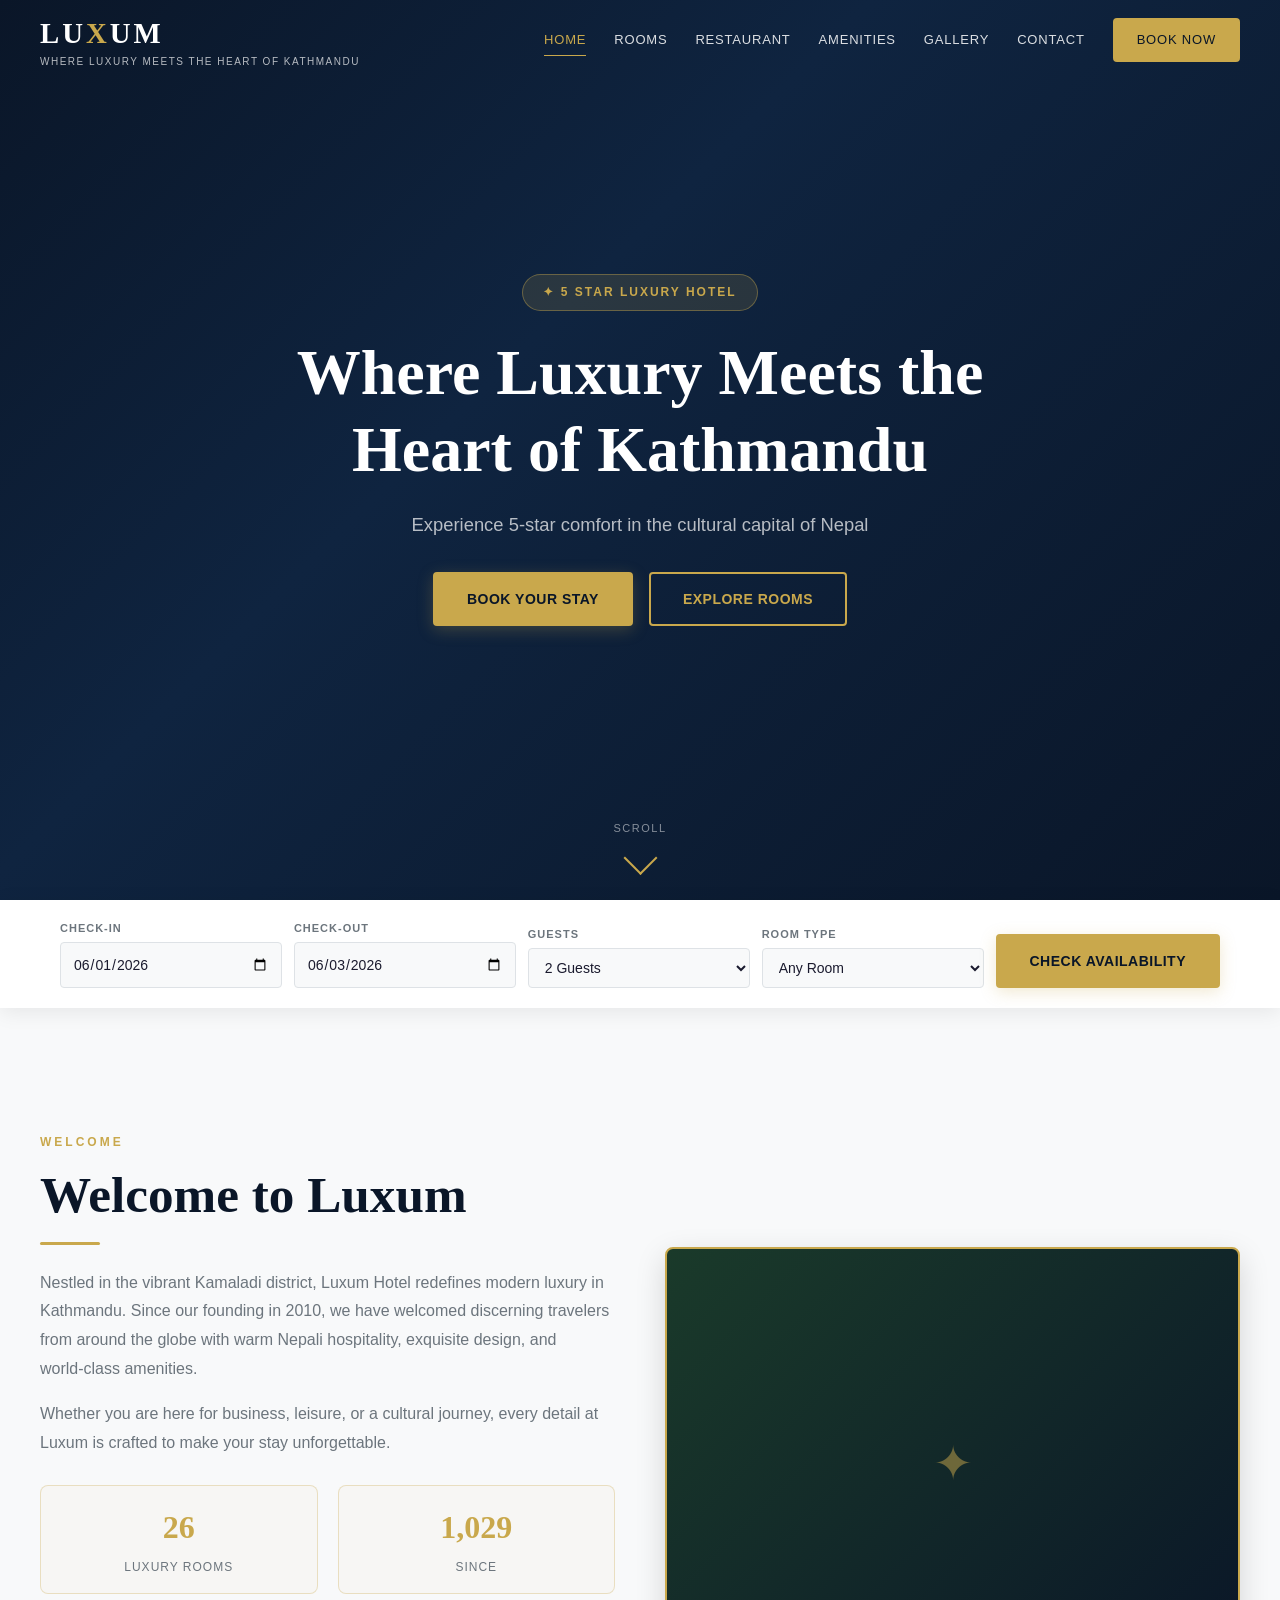
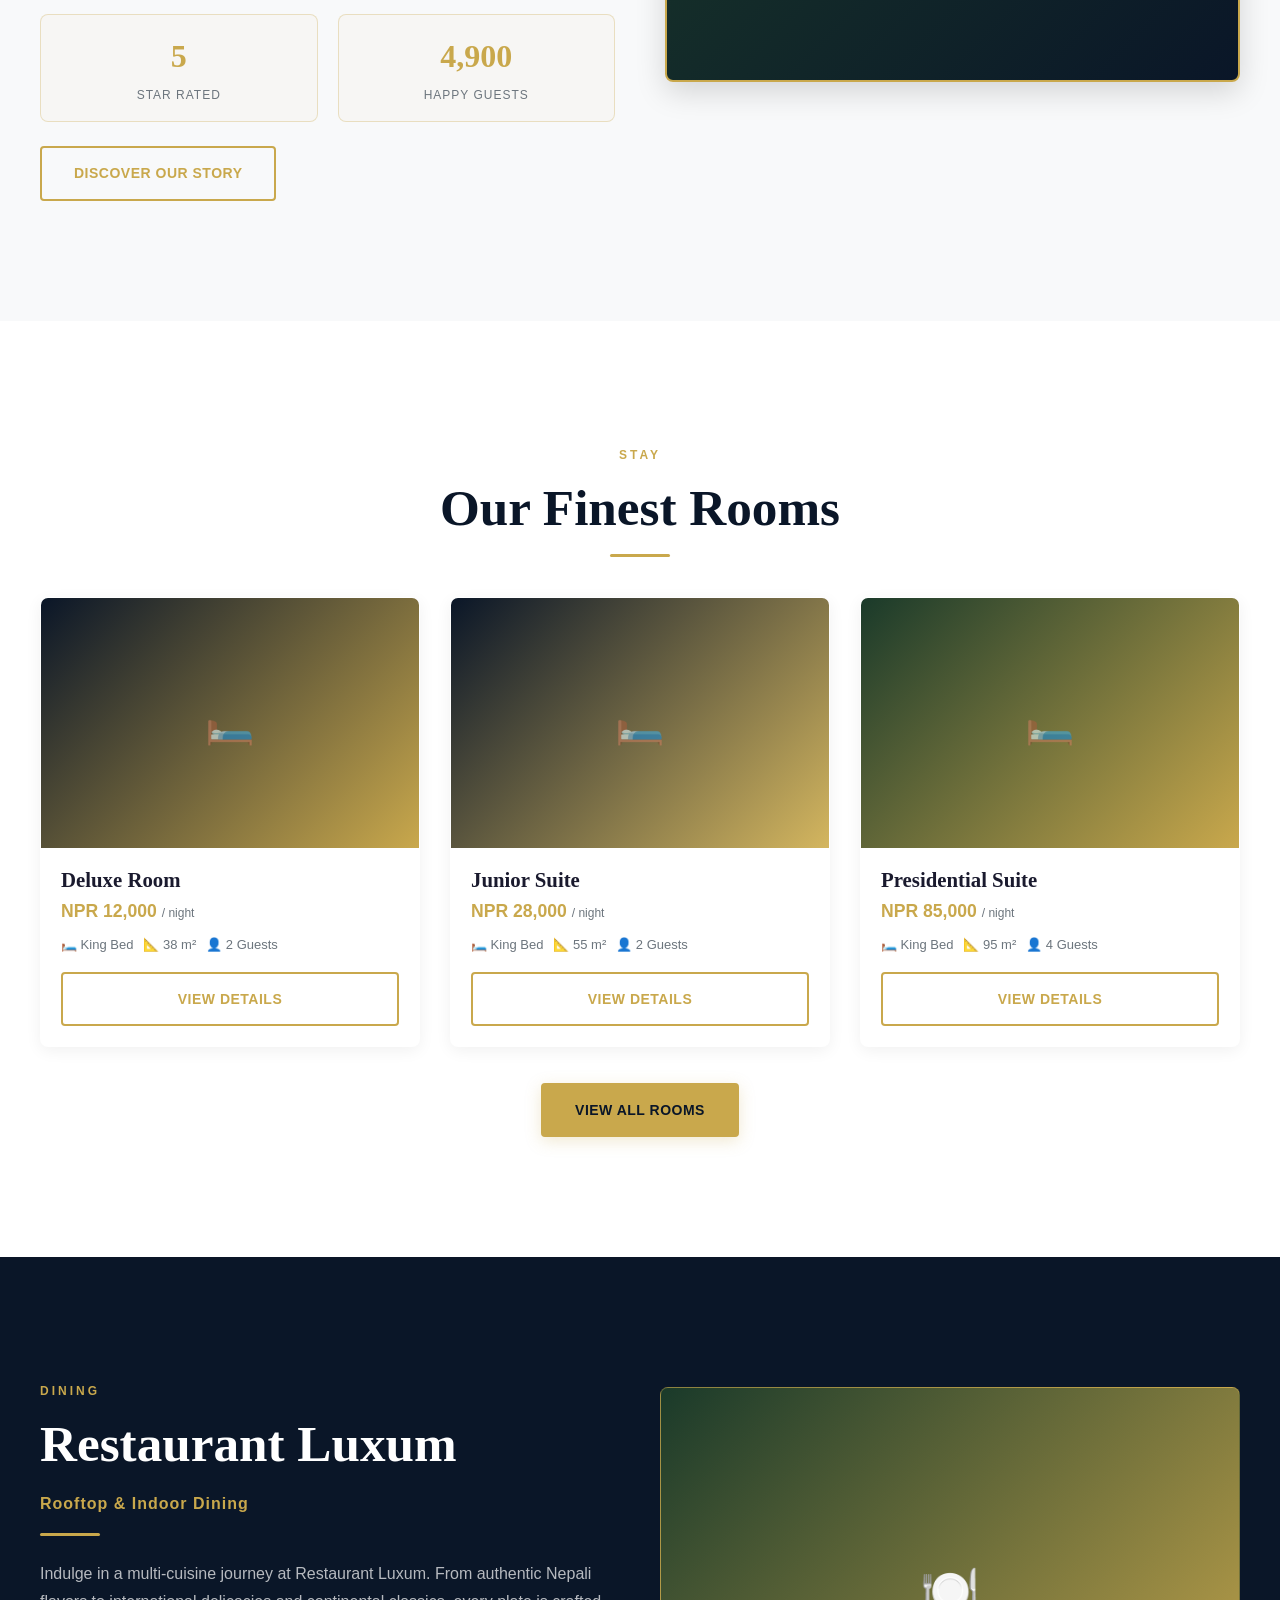
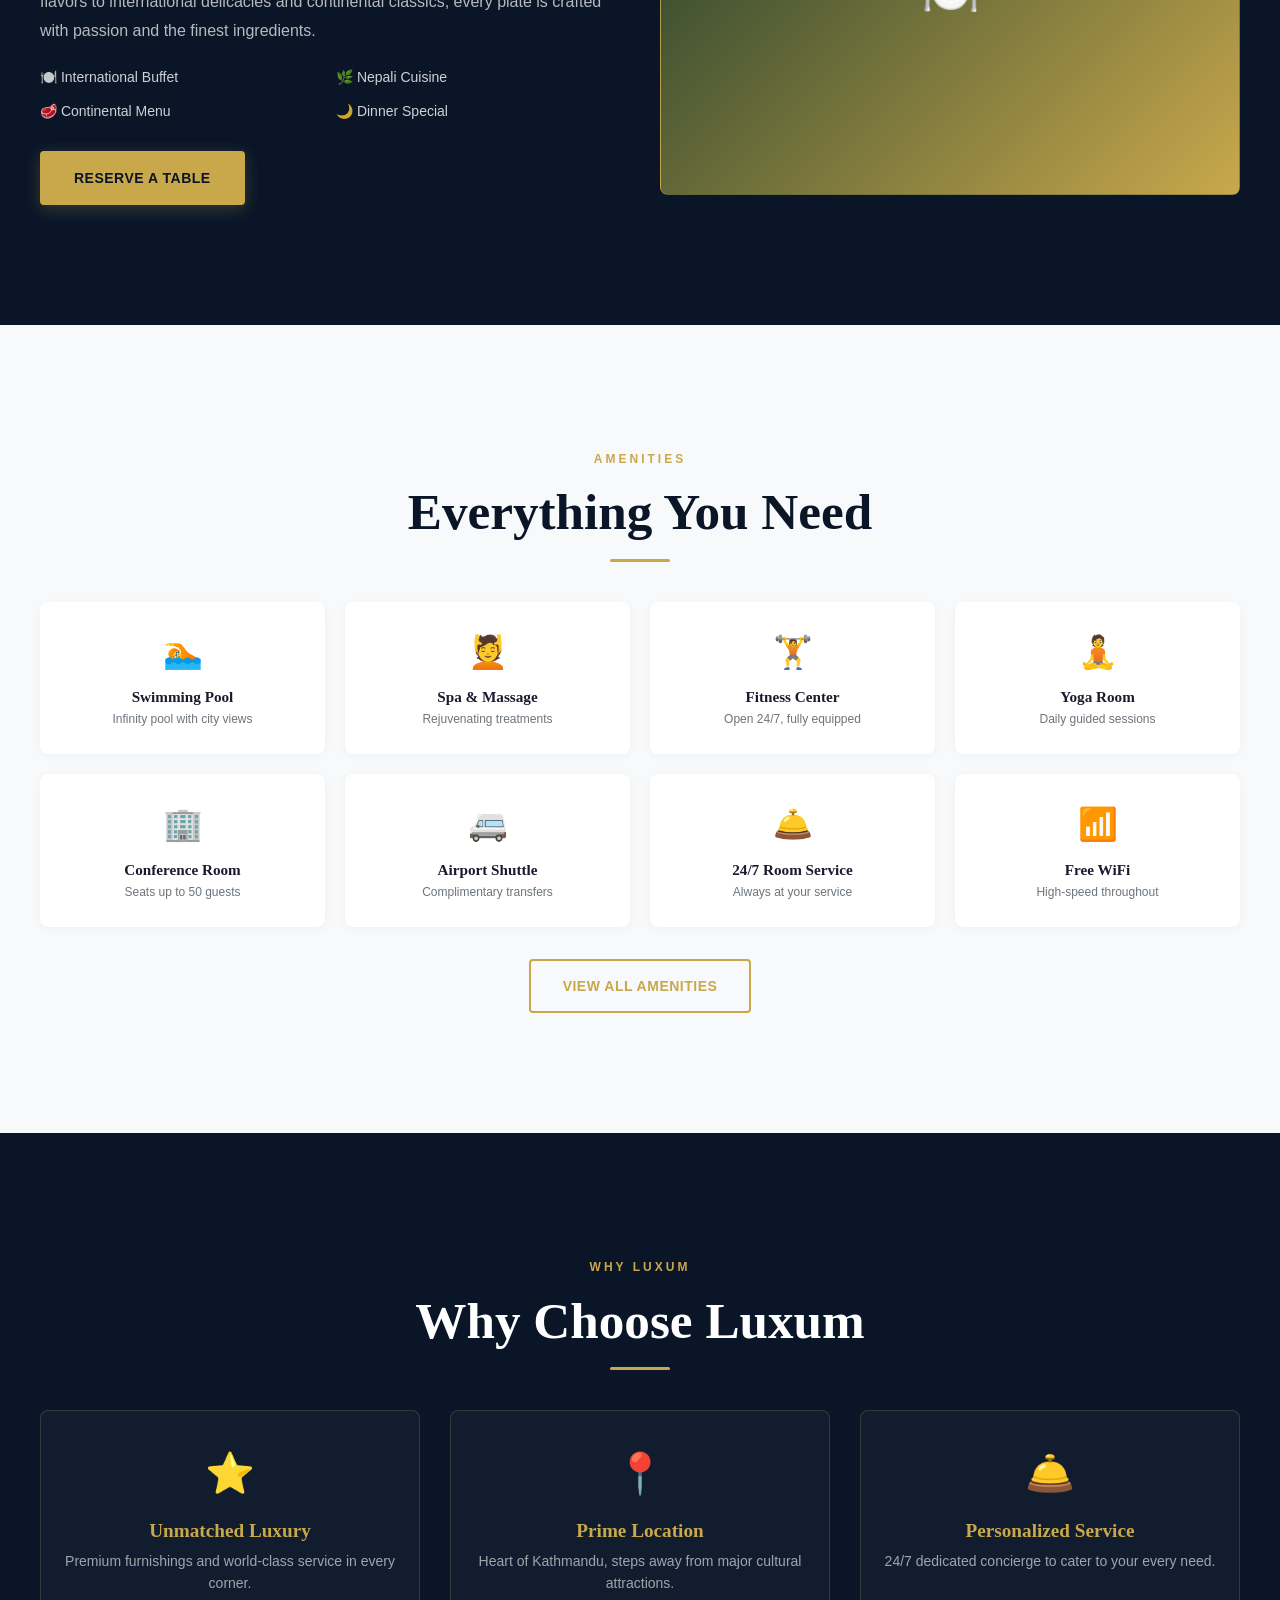
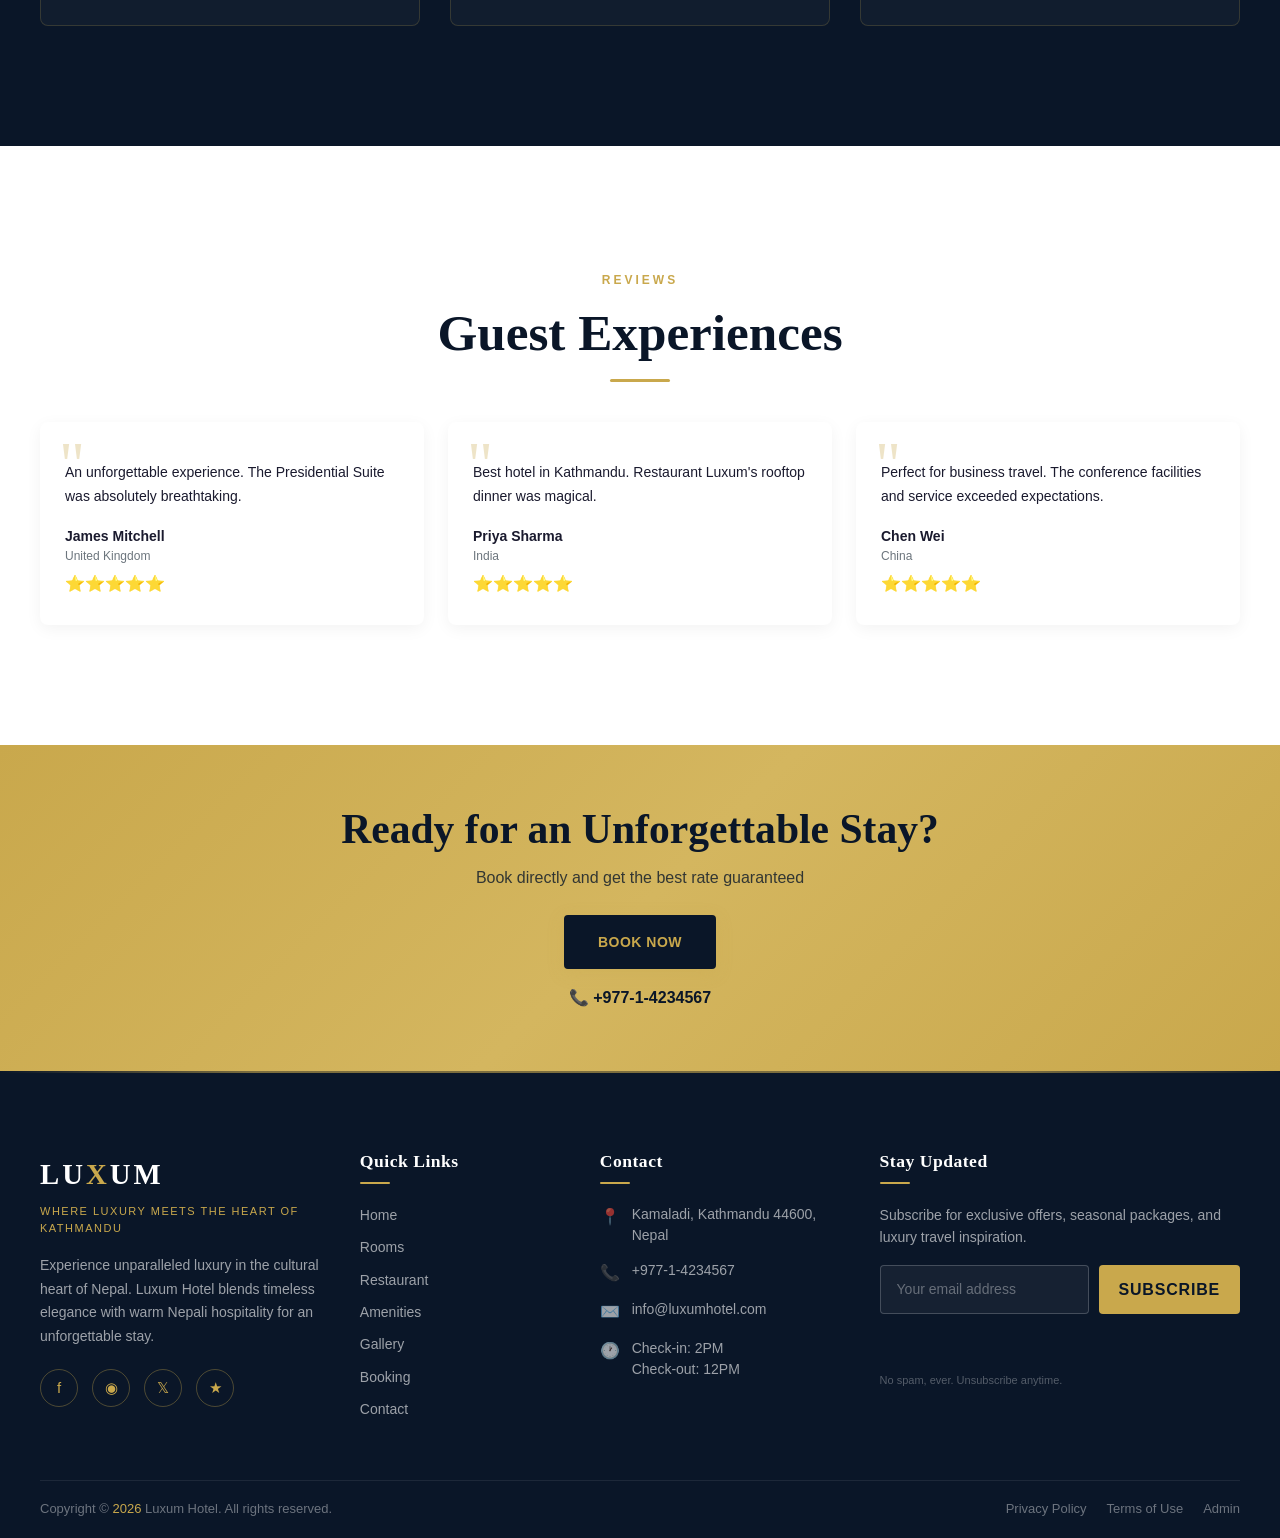
==== commit 482f5e95: "Add files via upload" ====
--- a/index.html
+++ b/index.html
@@ -6,220 +6,98 @@
     <title>Luxum Hotel — Luxury in the Heart of Kathmandu</title>
     <link rel="stylesheet" href="css/style.css">
 
-    <!-- ========== NAVBAR CSS (Embedded from navbar.html) ========== -->
+    <!-- ========== NAVBAR CSS ========== -->
     <style>
         :root {
             --nav-height: 80px;
             --nav-height-scrolled: 68px;
         }
-
         .luxum-navbar {
-            position: fixed;
-            top: 0;
-            left: 0;
-            width: 100%;
-            z-index: 1000;
-            height: var(--nav-height);
-            transition: all 0.4s cubic-bezier(0.4, 0, 0.2, 1);
-            background: transparent;
-            padding: 0;
-        }
-
+            position: fixed; top: 0; left: 0; width: 100%; z-index: 1000;
+            height: var(--nav-height); transition: all 0.4s cubic-bezier(0.4, 0, 0.2, 1);
+            background: transparent; padding: 0;
+        }
         .luxum-navbar.scrolled {
             height: var(--nav-height-scrolled);
-            background: rgba(10, 22, 40, 0.85);
-            backdrop-filter: blur(16px);
-            -webkit-backdrop-filter: blur(16px);
-            box-shadow: 0 4px 30px rgba(0, 0, 0, 0.25);
+            background: rgba(10, 22, 40, 0.85); backdrop-filter: blur(16px);
+            -webkit-backdrop-filter: blur(16px); box-shadow: 0 4px 30px rgba(0, 0, 0, 0.25);
             border-bottom: 1px solid rgba(201, 168, 76, 0.15);
         }
-
-        .luxum-navbar.hidden {
-            transform: translateY(-100%);
-        }
-
+        .luxum-navbar.hidden { transform: translateY(-100%); }
         .nav-inner {
-            display: flex;
-            align-items: center;
-            justify-content: space-between;
-            height: 100%;
-            max-width: 1200px;
-            margin: 0 auto;
-            padding: 0 20px;
-        }
-
-        @media (min-width: 768px) {
-            .nav-inner { padding: 0 30px; }
-        }
-        @media (min-width: 1024px) {
-            .nav-inner { padding: 0 40px; }
-        }
-        @media (min-width: 1200px) {
-            .nav-inner { padding: 0; }
-        }
-
+            display: flex; align-items: center; justify-content: space-between;
+            height: 100%; max-width: 1200px; margin: 0 auto; padding: 0 20px;
+        }
+        @media (min-width: 768px) { .nav-inner { padding: 0 30px; } }
+        @media (min-width: 1024px) { .nav-inner { padding: 0 40px; } }
+        @media (min-width: 1200px) { .nav-inner { padding: 0; } }
         .nav-logo-wrap { position: relative; z-index: 1001; }
         .nav-logo {
-            font-family: 'Playfair Display', Georgia, 'Times New Roman', serif;
-            font-size: 1.8rem;
-            font-weight: 700;
-            letter-spacing: 3px;
-            color: #ffffff;
-            text-decoration: none;
-            transition: color 0.3s ease;
+            font-family: 'Playfair Display', Georgia, serif; font-size: 1.8rem;
+            font-weight: 700; letter-spacing: 3px; color: #ffffff;
+            text-decoration: none; transition: color 0.3s ease;
         }
         .nav-logo .gold-x { color: #c9a84c; }
         .nav-tagline {
-            font-family: 'Inter', sans-serif;
-            font-size: 10px;
-            font-weight: 400;
-            letter-spacing: 1.5px;
-            text-transform: uppercase;
-            color: rgba(255, 255, 255, 0.7);
-            margin-top: -2px;
-            white-space: nowrap;
-            transition: opacity 0.3s ease;
+            font-family: 'Inter', sans-serif; font-size: 10px; font-weight: 400;
+            letter-spacing: 1.5px; text-transform: uppercase; color: rgba(255,255,255,0.7);
+            margin-top: -2px; white-space: nowrap; transition: opacity 0.3s ease;
         }
         .scrolled .nav-tagline { opacity: 0.8; }
-        @media (max-width: 767px) {
-            .nav-tagline { display: none; }
-            .nav-logo { font-size: 1.5rem; letter-spacing: 2px; }
-        }
-
-        .nav-links {
-            display: flex;
-            align-items: center;
-            gap: 28px;
-        }
+        @media (max-width: 767px) { .nav-tagline { display: none; } .nav-logo { font-size: 1.5rem; letter-spacing: 2px; } }
+        .nav-links { display: flex; align-items: center; gap: 28px; }
         .nav-links a {
-            font-family: 'Inter', sans-serif;
-            font-size: 13px;
-            font-weight: 500;
-            letter-spacing: 0.8px;
-            text-transform: uppercase;
-            color: rgba(255, 255, 255, 0.85);
-            text-decoration: none;
-            position: relative;
-            padding: 4px 0;
-            transition: color 0.3s ease;
-            white-space: nowrap;
+            font-family: 'Inter', sans-serif; font-size: 13px; font-weight: 500;
+            letter-spacing: 0.8px; text-transform: uppercase; color: rgba(255,255,255,0.85);
+            text-decoration: none; position: relative; padding: 4px 0;
+            transition: color 0.3s ease; white-space: nowrap;
         }
         .nav-links a::after {
-            content: '';
-            position: absolute;
-            bottom: -2px;
-            left: 0;
-            width: 0;
-            height: 1.5px;
-            background-color: #c9a84c;
+            content: ''; position: absolute; bottom: -2px; left: 0; width: 0;
+            height: 1.5px; background-color: #c9a84c;
             transition: width 0.35s cubic-bezier(0.4, 0, 0.2, 1);
         }
-        .nav-links a:hover,
-        .nav-links a.active { color: #c9a84c; }
-        .nav-links a:hover::after,
-        .nav-links a.active::after { width: 100%; }
-
+        .nav-links a:hover, .nav-links a.active { color: #c9a84c; }
+        .nav-links a:hover::after, .nav-links a.active::after { width: 100%; }
         .nav-cta {
-            font-family: 'Inter', sans-serif;
-            font-size: 12px;
-            font-weight: 600;
-            letter-spacing: 1px;
-            text-transform: uppercase;
-            color: #0a1628 !important;
-            background-color: #c9a84c;
-            padding: 10px 22px !important;
-            border-radius: 4px;
+            font-family: 'Inter', sans-serif; font-size: 12px; font-weight: 600;
+            letter-spacing: 1px; text-transform: uppercase; color: #0a1628 !important;
+            background-color: #c9a84c; padding: 10px 22px !important; border-radius: 4px;
             transition: all 0.35s cubic-bezier(0.4, 0, 0.2, 1) !important;
             border: 2px solid #c9a84c;
         }
         .nav-cta::after { display: none !important; }
-        .nav-cta:hover {
-            background-color: #d4b65f !important;
-            color: #0a1628 !important;
-            box-shadow: 0 6px 20px rgba(201, 168, 76, 0.3);
-            transform: translateY(-1px);
-        }
-
-        @media (max-width: 1023px) {
-            .nav-links { display: none; }
-        }
-
+        .nav-cta:hover { background-color: #d4b65f !important; color: #0a1628 !important; box-shadow: 0 6px 20px rgba(201,168,76,0.3); transform: translateY(-1px); }
+        @media (max-width: 1023px) { .nav-links { display: none; } }
         .nav-hamburger {
-            display: flex;
-            flex-direction: column;
-            justify-content: center;
-            align-items: center;
-            width: 40px;
-            height: 40px;
-            cursor: pointer;
-            z-index: 1001;
-            background: none;
-            border: none;
-            padding: 4px;
-            gap: 6px;
-            transition: gap 0.3s ease;
+            display: flex; flex-direction: column; justify-content: center;
+            align-items: center; width: 40px; height: 40px; cursor: pointer;
+            z-index: 1001; background: none; border: none; padding: 4px; gap: 6px;
         }
         .nav-hamburger span {
-            display: block;
-            width: 26px;
-            height: 2px;
-            background-color: #ffffff;
-            border-radius: 2px;
-            transition: all 0.4s cubic-bezier(0.4, 0, 0.2, 1);
+            display: block; width: 26px; height: 2px; background-color: #ffffff;
+            border-radius: 2px; transition: all 0.4s cubic-bezier(0.4, 0, 0.2, 1);
             transform-origin: center;
         }
         .nav-hamburger.active span:nth-child(1) { transform: rotate(45deg) translate(5px, 5px); }
         .nav-hamburger.active span:nth-child(2) { opacity: 0; transform: scaleX(0); }
         .nav-hamburger.active span:nth-child(3) { transform: rotate(-45deg) translate(5px, -5px); }
-        @media (min-width: 1024px) {
-            .nav-hamburger { display: none; }
-        }
-
+        @media (min-width: 1024px) { .nav-hamburger { display: none; } }
         .mobile-menu-overlay {
-            position: fixed;
-            top: 0;
-            left: 0;
-            width: 100%;
-            height: 100vh;
-            background: rgba(10, 22, 40, 0.97);
-            backdrop-filter: blur(20px);
-            -webkit-backdrop-filter: blur(20px);
-            z-index: 999;
-            display: flex;
-            align-items: center;
-            justify-content: center;
-            opacity: 0;
-            visibility: hidden;
-            transition: all 0.45s cubic-bezier(0.4, 0, 0.2, 1);
-            pointer-events: none;
-        }
-        .mobile-menu-overlay.open {
-            opacity: 1;
-            visibility: visible;
-            pointer-events: all;
-        }
-        .mobile-menu-links {
-            display: flex;
-            flex-direction: column;
-            align-items: center;
-            gap: 28px;
-            text-align: center;
-        }
+            position: fixed; top: 0; left: 0; width: 100%; height: 100vh;
+            background: rgba(10,22,40,0.97); backdrop-filter: blur(20px);
+            -webkit-backdrop-filter: blur(20px); z-index: 999;
+            display: flex; align-items: center; justify-content: center;
+            opacity: 0; visibility: hidden; transition: all 0.45s ease; pointer-events: none;
+        }
+        .mobile-menu-overlay.open { opacity: 1; visibility: visible; pointer-events: all; }
+        .mobile-menu-links { display: flex; flex-direction: column; align-items: center; gap: 28px; text-align: center; }
         .mobile-menu-links a {
-            font-family: 'Playfair Display', Georgia, serif;
-            font-size: 2rem;
-            font-weight: 600;
-            color: #ffffff;
-            text-decoration: none;
-            letter-spacing: 1px;
-            transition: all 0.35s ease;
-            opacity: 0;
-            transform: translateY(20px);
-        }
-        .mobile-menu-overlay.open .mobile-menu-links a {
-            opacity: 1;
-            transform: translateY(0);
-        }
+            font-family: 'Playfair Display', Georgia, serif; font-size: 2rem;
+            font-weight: 600; color: #ffffff; text-decoration: none; letter-spacing: 1px;
+            transition: all 0.35s ease; opacity: 0; transform: translateY(20px);
+        }
+        .mobile-menu-overlay.open .mobile-menu-links a { opacity: 1; transform: translateY(0); }
         .mobile-menu-overlay.open .mobile-menu-links a:nth-child(1) { transition-delay: 0.08s; }
         .mobile-menu-overlay.open .mobile-menu-links a:nth-child(2) { transition-delay: 0.14s; }
         .mobile-menu-overlay.open .mobile-menu-links a:nth-child(3) { transition-delay: 0.20s; }
@@ -229,279 +107,83 @@
         .mobile-menu-overlay.open .mobile-menu-links a:nth-child(7) { transition-delay: 0.44s; }
         .mobile-menu-links a:hover { color: #c9a84c; }
         .mobile-menu-cta {
-            margin-top: 8px;
-            font-family: 'Inter', sans-serif !important;
-            font-size: 1rem !important;
-            font-weight: 600 !important;
-            text-transform: uppercase;
-            letter-spacing: 2px !important;
-            color: #0a1628 !important;
-            background-color: #c9a84c;
-            padding: 14px 36px !important;
-            border-radius: 4px;
-        }
-        .mobile-menu-cta:hover {
-            background-color: #d4b65f !important;
-            color: #0a1628 !important;
-        }
-        @media (min-width: 1024px) {
-            .mobile-menu-overlay { display: none; }
-        }
+            margin-top: 8px; font-family: 'Inter', sans-serif !important;
+            font-size: 1rem !important; font-weight: 600 !important;
+            text-transform: uppercase; letter-spacing: 2px !important;
+            color: #0a1628 !important; background-color: #c9a84c;
+            padding: 14px 36px !important; border-radius: 4px;
+        }
+        .mobile-menu-cta:hover { background-color: #d4b65f !important; color: #0a1628 !important; }
+        @media (min-width: 1024px) { .mobile-menu-overlay { display: none; } }
     </style>
 
-    <!-- ========== FOOTER CSS (Embedded from footer.html) ========== -->
+    <!-- ========== FOOTER CSS ========== -->
     <style>
-        .luxum-footer {
-            background-color: #0a1628;
-            color: rgba(255, 255, 255, 0.8);
-            font-family: 'Inter', sans-serif;
-            position: relative;
-            overflow: hidden;
-        }
-        .luxum-footer::before {
-            content: '';
-            position: absolute;
-            top: 0;
-            left: 0;
-            width: 100%;
-            height: 2px;
-            background: linear-gradient(90deg, transparent 0%, #c9a84c 20%, #c9a84c 80%, transparent 100%);
-            opacity: 0.6;
-        }
-        .footer-grid {
-            display: grid;
-            grid-template-columns: 1fr;
-            gap: 40px;
-            max-width: 1200px;
-            margin: 0 auto;
-            padding: 60px 20px 40px;
-        }
-        @media (min-width: 768px) {
-            .footer-grid { grid-template-columns: 1fr 1fr; padding: 70px 30px 50px; }
-        }
-        @media (min-width: 1024px) {
-            .footer-grid { grid-template-columns: 1.4fr 1fr 1.2fr 1.3fr; padding: 80px 40px 60px; }
-        }
-        @media (min-width: 1200px) {
-            .footer-grid { padding: 80px 0 60px; }
-        }
-        .footer-brand .footer-logo {
-            font-family: 'Playfair Display', Georgia, 'Times New Roman', serif;
-            font-size: 1.8rem;
-            font-weight: 700;
-            letter-spacing: 3px;
-            color: #ffffff;
-            margin-bottom: 6px;
-            display: inline-block;
-        }
+        .luxum-footer { background-color: #0a1628; color: rgba(255,255,255,0.8); font-family: 'Inter', sans-serif; position: relative; overflow: hidden; }
+        .luxum-footer::before { content: ''; position: absolute; top: 0; left: 0; width: 100%; height: 2px; background: linear-gradient(90deg, transparent 0%, #c9a84c 20%, #c9a84c 80%, transparent 100%); opacity: 0.6; }
+        .footer-grid { display: grid; grid-template-columns: 1fr; gap: 40px; max-width: 1200px; margin: 0 auto; padding: 60px 20px 40px; }
+        @media (min-width: 768px) { .footer-grid { grid-template-columns: 1fr 1fr; padding: 70px 30px 50px; } }
+        @media (min-width: 1024px) { .footer-grid { grid-template-columns: 1.4fr 1fr 1.2fr 1.3fr; padding: 80px 40px 60px; } }
+        @media (min-width: 1200px) { .footer-grid { padding: 80px 0 60px; } }
+        .footer-brand .footer-logo { font-family: 'Playfair Display', Georgia, serif; font-size: 1.8rem; font-weight: 700; letter-spacing: 3px; color: #ffffff; margin-bottom: 6px; display: inline-block; }
         .footer-brand .footer-logo .gold-x { color: #c9a84c; }
-        .footer-brand .footer-tagline {
-            font-size: 11px;
-            font-weight: 400;
-            letter-spacing: 1.5px;
-            text-transform: uppercase;
-            color: #c9a84c;
-            margin-bottom: 16px;
-        }
-        .footer-brand .footer-desc {
-            font-size: 14px;
-            line-height: 1.7;
-            color: rgba(255, 255, 255, 0.6);
-            margin-bottom: 20px;
-            max-width: 280px;
-        }
+        .footer-brand .footer-tagline { font-size: 11px; font-weight: 400; letter-spacing: 1.5px; text-transform: uppercase; color: #c9a84c; margin-bottom: 16px; }
+        .footer-brand .footer-desc { font-size: 14px; line-height: 1.7; color: rgba(255,255,255,0.6); margin-bottom: 20px; max-width: 280px; }
         .footer-socials { display: flex; gap: 14px; }
-        .footer-socials a {
-            display: flex;
-            align-items: center;
-            justify-content: center;
-            width: 38px;
-            height: 38px;
-            border-radius: 50%;
-            border: 1px solid rgba(201, 168, 76, 0.35);
-            color: #c9a84c;
-            transition: all 0.35s cubic-bezier(0.4, 0, 0.2, 1);
-            font-size: 15px;
-            text-decoration: none;
-        }
-        .footer-socials a:hover {
-            background-color: #c9a84c;
-            color: #0a1628;
-            border-color: #c9a84c;
-            transform: translateY(-3px);
-            box-shadow: 0 6px 18px rgba(201, 168, 76, 0.25);
-        }
-        .footer-heading {
-            font-family: 'Playfair Display', Georgia, serif;
-            font-size: 1.1rem;
-            font-weight: 600;
-            color: #ffffff;
-            margin-bottom: 20px;
-            letter-spacing: 0.5px;
-            position: relative;
-            padding-bottom: 12px;
-        }
-        .footer-heading::after {
-            content: '';
-            position: absolute;
-            bottom: 0;
-            left: 0;
-            width: 30px;
-            height: 2px;
-            background-color: #c9a84c;
-            border-radius: 1px;
-        }
+        .footer-socials a { display: flex; align-items: center; justify-content: center; width: 38px; height: 38px; border-radius: 50%; border: 1px solid rgba(201,168,76,0.35); color: #c9a84c; transition: all 0.35s ease; font-size: 15px; text-decoration: none; }
+        .footer-socials a:hover { background-color: #c9a84c; color: #0a1628; border-color: #c9a84c; transform: translateY(-3px); box-shadow: 0 6px 18px rgba(201,168,76,0.25); }
+        .footer-heading { font-family: 'Playfair Display', Georgia, serif; font-size: 1.1rem; font-weight: 600; color: #ffffff; margin-bottom: 20px; letter-spacing: 0.5px; position: relative; padding-bottom: 12px; }
+        .footer-heading::after { content: ''; position: absolute; bottom: 0; left: 0; width: 30px; height: 2px; background-color: #c9a84c; border-radius: 1px; }
         .footer-links { display: flex; flex-direction: column; gap: 10px; }
-        .footer-links a {
-            font-size: 14px;
-            color: rgba(255, 255, 255, 0.6);
-            text-decoration: none;
-            transition: all 0.3s ease;
-            padding-left: 0;
-            position: relative;
-        }
-        .footer-links a::before {
-            content: '›';
-            position: absolute;
-            left: -14px;
-            opacity: 0;
-            color: #c9a84c;
-            transition: all 0.3s ease;
-        }
+        .footer-links a { font-size: 14px; color: rgba(255,255,255,0.6); text-decoration: none; transition: all 0.3s ease; padding-left: 0; position: relative; }
+        .footer-links a::before { content: '›'; position: absolute; left: -14px; opacity: 0; color: #c9a84c; transition: all 0.3s ease; }
         .footer-links a:hover { color: #c9a84c; padding-left: 10px; }
         .footer-links a:hover::before { opacity: 1; left: -8px; }
-        .footer-contact-item {
-            display: flex;
-            gap: 12px;
-            margin-bottom: 14px;
-            font-size: 14px;
-            color: rgba(255, 255, 255, 0.6);
-            line-height: 1.5;
-            align-items: flex-start;
-        }
+        .footer-contact-item { display: flex; gap: 12px; margin-bottom: 14px; font-size: 14px; color: rgba(255,255,255,0.6); line-height: 1.5; align-items: flex-start; }
         .footer-contact-item .contact-icon { flex-shrink: 0; font-size: 16px; margin-top: 1px; }
-        .footer-contact-item a {
-            color: rgba(255, 255, 255, 0.6);
-            text-decoration: none;
-            transition: color 0.3s ease;
-        }
+        .footer-contact-item a { color: rgba(255,255,255,0.6); text-decoration: none; transition: color 0.3s ease; }
         .footer-contact-item a:hover { color: #c9a84c; }
-        .checkin-info { margin-top: 4px; font-size: 13px; color: rgba(255, 255, 255, 0.45); font-style: italic; }
-        .newsletter-text { font-size: 14px; color: rgba(255, 255, 255, 0.6); margin-bottom: 16px; line-height: 1.6; }
+        .newsletter-text { font-size: 14px; color: rgba(255,255,255,0.6); margin-bottom: 16px; line-height: 1.6; }
         .newsletter-form { display: flex; flex-direction: column; gap: 10px; }
         @media (min-width: 400px) { .newsletter-form { flex-direction: row; } }
-        .newsletter-form input {
-            flex: 1;
-            padding: 12px 16px;
-            border-radius: 4px;
-            border: 1px solid rgba(255, 255, 255, 0.2);
-            background: rgba(255, 255, 255, 0.05);
-            color: #ffffff;
-            font-size: 14px;
-            outline: none;
-            transition: all 0.3s ease;
-            min-width: 0;
-        }
-        .newsletter-form input::placeholder { color: rgba(255, 255, 255, 0.35); }
-        .newsletter-form input:focus {
-            border-color: #c9a84c;
-            background: rgba(255, 255, 255, 0.08);
-            box-shadow: 0 0 0 3px rgba(201, 168, 76, 0.08);
-        }
-        .newsletter-form button {
-            padding: 12px 20px;
-            background-color: #c9a84c;
-            color: #0a1628;
-            border: none;
-            border-radius: 4px;
-            font-family: 'Inter', sans-serif;
-            font-size: 13px;
-            font-weight: 600;
-            letter-spacing: 0.8px;
-            text-transform: uppercase;
-            cursor: pointer;
-            transition: all 0.35s cubic-bezier(0.4, 0, 0.2, 1);
-            white-space: nowrap;
-        }
-        .newsletter-form button:hover {
-            background-color: #d4b65f;
-            box-shadow: 0 4px 16px rgba(201, 168, 76, 0.3);
-        }
-        .newsletter-spam-note { font-size: 11px; color: rgba(255, 255, 255, 0.3); margin-top: 10px; }
-        .footer-bottom {
-            border-top: 1px solid rgba(255, 255, 255, 0.08);
-            padding: 18px 20px;
-            max-width: 1200px;
-            margin: 0 auto;
-            display: flex;
-            flex-direction: column;
-            align-items: center;
-            gap: 8px;
-            font-size: 13px;
-            color: rgba(255, 255, 255, 0.4);
-        }
-        @media (min-width: 768px) {
-            .footer-bottom { flex-direction: row; justify-content: space-between; padding: 18px 30px; }
-        }
-        @media (min-width: 1024px) {
-            .footer-bottom { padding: 18px 40px; }
-        }
-        @media (min-width: 1200px) {
-            .footer-bottom { padding: 18px 0; }
-        }
+        .newsletter-form input { flex: 1; padding: 12px 16px; border-radius: 4px; border: 1px solid rgba(255,255,255,0.2); background: rgba(255,255,255,0.05); color: #fff; font-size: 14px; outline: none; transition: all 0.3s ease; min-width: 0; }
+        .newsletter-form input::placeholder { color: rgba(255,255,255,0.35); }
+        .newsletter-form input:focus { border-color: #c9a84c; background: rgba(255,255,255,0.08); box-shadow: 0 0 0 3px rgba(201,168,76,0.08); }
+        .newsletter-form button { padding: 12px 20px; background-color: #c9a84c; color: #0a1628; border: none; border-radius: 4px; font-weight: 600; letter-spacing: 0.8px; text-transform: uppercase; cursor: pointer; transition: all 0.35s ease; white-space: nowrap; }
+        .newsletter-form button:hover { background-color: #d4b65f; box-shadow: 0 4px 16px rgba(201,168,76,0.3); }
+        .newsletter-form button:disabled { opacity: 0.6; cursor: not-allowed; }
+        .newsletter-spam-note { font-size: 11px; color: rgba(255,255,255,0.3); margin-top: 10px; }
+        .newsletter-success { font-size: 12px; color: #4ade80; margin-top: 6px; min-height: 18px; }
+        .newsletter-error { font-size: 12px; color: #f87171; margin-top: 6px; min-height: 18px; }
+        .footer-bottom { border-top: 1px solid rgba(255,255,255,0.08); padding: 18px 20px; max-width: 1200px; margin: 0 auto; display: flex; flex-direction: column; align-items: center; gap: 8px; font-size: 13px; color: rgba(255,255,255,0.4); }
+        @media (min-width: 768px) { .footer-bottom { flex-direction: row; justify-content: space-between; padding: 18px 30px; } }
+        @media (min-width: 1024px) { .footer-bottom { padding: 18px 40px; } }
+        @media (min-width: 1200px) { .footer-bottom { padding: 18px 0; } }
         .footer-bottom-links { display: flex; gap: 20px; }
-        .footer-bottom-links a {
-            color: rgba(255, 255, 255, 0.4);
-            text-decoration: none;
-            transition: color 0.3s ease;
-        }
+        .footer-bottom-links a { color: rgba(255,255,255,0.4); text-decoration: none; transition: color 0.3s ease; }
         .footer-bottom-links a:hover { color: #c9a84c; }
         .footer-bottom .copyright span { color: #c9a84c; }
-
         @media (max-width: 767px) {
-            .footer-grid { text-align: center; }
-            .footer-brand .footer-desc { margin-left: auto; margin-right: auto; }
-            .footer-socials { justify-content: center; }
-            .footer-heading::after { left: 50%; transform: translateX(-50%); }
-            .footer-links a { padding-left: 0; }
-            .footer-links a::before { display: none; }
-            .footer-links a:hover { padding-left: 0; }
-            .footer-contact-item { justify-content: center; }
+            .footer-grid { text-align: center; } .footer-brand .footer-desc { margin-left: auto; margin-right: auto; }
+            .footer-socials { justify-content: center; } .footer-heading::after { left: 50%; transform: translateX(-50%); }
+            .footer-links a { padding-left: 0; } .footer-links a::before { display: none; }
+            .footer-links a:hover { padding-left: 0; } .footer-contact-item { justify-content: center; }
             .footer-bottom { text-align: center; }
         }
     </style>
+
     <!-- ========== PAGE SPECIFIC STYLES ========== -->
     <style>
         /* ---------- HERO SECTION ---------- */
         .hero-section {
-            position: relative;
-            min-height: 100vh;
-            display: flex;
-            align-items: center;
-            justify-content: center;
-            background: linear-gradient(135deg, #0a1628 0%, #0f2440 40%, #0a1628 100%);
-            overflow: hidden;
-            text-align: center;
-            padding: 0 20px;
-        }
-
-        /* Gold particle effect */
-        .hero-particles {
-            position: absolute;
-            top: 0;
-            left: 0;
-            width: 100%;
-            height: 100%;
-            pointer-events: none;
-        }
+            position: relative; min-height: 100vh; display: flex; align-items: center;
+            justify-content: center; background: linear-gradient(135deg, #0a1628 0%, #0f2440 40%, #0a1628 100%);
+            overflow: hidden; text-align: center; padding: 0 20px;
+        }
+        .hero-particles { position: absolute; top: 0; left: 0; width: 100%; height: 100%; pointer-events: none; }
         .particle {
-            position: absolute;
-            width: 2px;
-            height: 2px;
-            background: #c9a84c;
-            border-radius: 50%;
-            animation: floatUp 6s infinite ease-in;
-            opacity: 0;
+            position: absolute; width: 2px; height: 2px; background: #c9a84c;
+            border-radius: 50%; animation: floatUp 6s infinite ease-in; opacity: 0;
         }
         .particle:nth-child(1) { left: 10%; animation-delay: 0s; }
         .particle:nth-child(2) { left: 25%; animation-delay: 1.2s; width: 3px; height: 3px; }
@@ -513,496 +195,147 @@
         .particle:nth-child(8) { left: 50%; animation-delay: 2.8s; width: 2px; height: 2px; }
         .particle:nth-child(9) { left: 75%; animation-delay: 0.3s; }
         .particle:nth-child(10) { left: 92%; animation-delay: 3.6s; width: 2.5px; height: 2.5px; }
-
         @keyframes floatUp {
             0% { transform: translateY(100vh) scale(0); opacity: 0; }
-            10% { opacity: 0.8; }
-            30% { opacity: 0.5; }
+            10% { opacity: 0.8; } 30% { opacity: 0.5; }
             100% { transform: translateY(-10vh) scale(1.5); opacity: 0; }
         }
-
-        .hero-content {
-            position: relative;
-            z-index: 2;
-            max-width: 800px;
-        }
+        .hero-content { position: relative; z-index: 2; max-width: 800px; }
         .hero-badge {
-            display: inline-block;
-            background: rgba(201, 168, 76, 0.15);
-            border: 1px solid rgba(201, 168, 76, 0.4);
-            color: #c9a84c;
-            padding: 8px 20px;
-            border-radius: 50px;
-            font-size: 12px;
-            font-weight: 600;
-            letter-spacing: 2px;
-            text-transform: uppercase;
-            margin-bottom: 24px;
-        }
-        .hero-heading {
-            font-family: 'Playfair Display', Georgia, serif;
-            font-size: 2.5rem;
-            font-weight: 700;
-            color: #ffffff;
-            line-height: 1.2;
-            margin-bottom: 20px;
-        }
-        .hero-subheading {
-            font-size: 1.05rem;
-            color: rgba(255, 255, 255, 0.7);
-            margin-bottom: 32px;
-            line-height: 1.7;
-            max-width: 550px;
-            margin-left: auto;
-            margin-right: auto;
-        }
-        .hero-buttons {
-            display: flex;
-            flex-wrap: wrap;
-            gap: 16px;
-            justify-content: center;
-        }
+            display: inline-block; background: rgba(201,168,76,0.15);
+            border: 1px solid rgba(201,168,76,0.4); color: #c9a84c; padding: 8px 20px;
+            border-radius: 50px; font-size: 12px; font-weight: 600; letter-spacing: 2px;
+            text-transform: uppercase; margin-bottom: 24px;
+        }
+        .hero-heading { font-family: 'Playfair Display', Georgia, serif; font-size: 2.5rem; font-weight: 700; color: #ffffff; line-height: 1.2; margin-bottom: 20px; }
+        .hero-subheading { font-size: 1.05rem; color: rgba(255,255,255,0.7); margin-bottom: 32px; line-height: 1.7; max-width: 550px; margin-left: auto; margin-right: auto; }
+        .hero-buttons { display: flex; flex-wrap: wrap; gap: 16px; justify-content: center; }
         .scroll-indicator {
-            position: absolute;
-            bottom: 30px;
-            left: 50%;
-            transform: translateX(-50%);
-            z-index: 2;
-            display: flex;
-            flex-direction: column;
-            align-items: center;
-            gap: 8px;
-            color: rgba(255, 255, 255, 0.5);
-            font-size: 11px;
-            letter-spacing: 1.5px;
-            text-transform: uppercase;
+            position: absolute; bottom: 30px; left: 50%; transform: translateX(-50%); z-index: 2;
+            display: flex; flex-direction: column; align-items: center; gap: 8px;
+            color: rgba(255,255,255,0.5); font-size: 11px; letter-spacing: 1.5px; text-transform: uppercase;
             animation: bounceDown 2s infinite;
         }
-        .scroll-indicator span {
-            width: 24px;
-            height: 24px;
-            border-right: 2px solid #c9a84c;
-            border-bottom: 2px solid #c9a84c;
-            transform: rotate(45deg);
-        }
+        .scroll-indicator span { width: 24px; height: 24px; border-right: 2px solid #c9a84c; border-bottom: 2px solid #c9a84c; transform: rotate(45deg); }
         @keyframes bounceDown {
             0%, 100% { transform: translateX(-50%) translateY(0); }
             50% { transform: translateX(-50%) translateY(10px); }
         }
-
-        @media (min-width: 768px) {
-            .hero-heading { font-size: 3.5rem; }
-            .hero-subheading { font-size: 1.15rem; }
-        }
-        @media (min-width: 1024px) {
-            .hero-heading { font-size: 4rem; }
-        }
+        @media (min-width: 768px) { .hero-heading { font-size: 3.5rem; } .hero-subheading { font-size: 1.15rem; } }
+        @media (min-width: 1024px) { .hero-heading { font-size: 4rem; } }
 
         /* ---------- QUICK BOOKING BAR ---------- */
         .booking-bar-section {
-            position: sticky;
-            top: var(--nav-height-scrolled, 68px);
-            z-index: 99;
-            background: #ffffff;
-            box-shadow: 0 4px 20px rgba(0,0,0,0.08);
-            transition: top 0.4s ease;
+            position: sticky; top: var(--nav-height-scrolled, 68px); z-index: 99;
+            background: #ffffff; box-shadow: 0 4px 20px rgba(0,0,0,0.08); transition: top 0.4s ease;
         }
         .booking-bar-inner {
-            max-width: 1200px;
-            margin: 0 auto;
-            padding: 20px;
-            display: flex;
-            flex-wrap: wrap;
-            gap: 12px;
-            align-items: flex-end;
-            justify-content: center;
-        }
-        .booking-field {
-            display: flex;
-            flex-direction: column;
-            gap: 4px;
-            min-width: 130px;
-            flex: 1;
-        }
-        .booking-field label {
-            font-size: 11px;
-            font-weight: 600;
-            text-transform: uppercase;
-            letter-spacing: 1px;
-            color: #6c757d;
-        }
-        .booking-field input,
-        .booking-field select {
-            padding: 10px 12px;
-            border: 1px solid #dee2e6;
-            border-radius: 4px;
-            font-size: 14px;
-            color: #1a1a2e;
-            background: #f8f9fa;
-            transition: border-color 0.3s ease;
-            width: 100%;
-        }
-        .booking-field input:focus,
-        .booking-field select:focus {
-            outline: none;
-            border-color: #c9a84c;
-            box-shadow: 0 0 0 3px rgba(201,168,76,0.08);
-        }
-        @media (max-width: 767px) {
-            .booking-bar-inner { flex-direction: column; align-items: stretch; }
-            .booking-field { min-width: 100%; }
-        }
+            max-width: 1200px; margin: 0 auto; padding: 20px;
+            display: flex; flex-wrap: wrap; gap: 12px; align-items: flex-end; justify-content: center;
+        }
+        .booking-field { display: flex; flex-direction: column; gap: 4px; min-width: 130px; flex: 1; }
+        .booking-field label { font-size: 11px; font-weight: 600; text-transform: uppercase; letter-spacing: 1px; color: #6c757d; }
+        .booking-field input, .booking-field select { padding: 10px 12px; border: 1px solid #dee2e6; border-radius: 4px; font-size: 14px; color: #1a1a2e; background: #f8f9fa; transition: border-color 0.3s ease; width: 100%; }
+        .booking-field input:focus, .booking-field select:focus { outline: none; border-color: #c9a84c; box-shadow: 0 0 0 3px rgba(201,168,76,0.08); }
+        @media (max-width: 767px) { .booking-bar-inner { flex-direction: column; align-items: stretch; } .booking-field { min-width: 100%; } }
 
         /* ---------- WELCOME SECTION ---------- */
-        .welcome-grid {
-            display: grid;
-            grid-template-columns: 1fr;
-            gap: 40px;
-            align-items: center;
-        }
-        @media (min-width: 768px) {
-            .welcome-grid { grid-template-columns: 1fr 1fr; gap: 50px; }
-        }
+        .welcome-grid { display: grid; grid-template-columns: 1fr; gap: 40px; align-items: center; }
+        @media (min-width: 768px) { .welcome-grid { grid-template-columns: 1fr 1fr; gap: 50px; } }
         .welcome-image-placeholder {
-            position: relative;
-            width: 100%;
-            padding-bottom: 75%;
-            background: linear-gradient(135deg, #1a3a2a 0%, #0a1628 100%);
-            border-radius: 8px;
-            border: 2px solid #c9a84c;
-            box-shadow: 0 10px 30px rgba(0,0,0,0.15);
-        }
-        .welcome-image-placeholder::after {
-            content: '✦';
-            position: absolute;
-            top: 50%;
-            left: 50%;
-            transform: translate(-50%, -50%);
-            font-size: 3rem;
-            color: rgba(201,168,76,0.5);
-        }
-        .welcome-stats {
-            display: grid;
-            grid-template-columns: 1fr 1fr;
-            gap: 20px;
-            margin-top: 28px;
-        }
-        .stat-item {
-            text-align: center;
-            padding: 16px;
-            border: 1px solid rgba(201,168,76,0.3);
-            border-radius: 8px;
-            background: rgba(201,168,76,0.03);
-        }
-        .stat-number {
-            font-family: 'Playfair Display', Georgia, serif;
-            font-size: 2rem;
-            font-weight: 700;
-            color: #c9a84c;
-        }
-        .stat-label {
-            font-size: 12px;
-            text-transform: uppercase;
-            letter-spacing: 1px;
-            color: #6c757d;
-            margin-top: 4px;
-        }
-
+            position: relative; width: 100%; padding-bottom: 75%;
+            background: linear-gradient(135deg, #1a3a2a 0%, #0a1628 100%); border-radius: 8px;
+            border: 2px solid #c9a84c; box-shadow: 0 10px 30px rgba(0,0,0,0.15);
+        }
+        .welcome-image-placeholder::after { content: '✦'; position: absolute; top: 50%; left: 50%; transform: translate(-50%, -50%); font-size: 3rem; color: rgba(201,168,76,0.5); }
+        .welcome-stats { display: grid; grid-template-columns: 1fr 1fr; gap: 20px; margin-top: 28px; }
+        .stat-item { text-align: center; padding: 16px; border: 1px solid rgba(201,168,76,0.3); border-radius: 8px; background: rgba(201,168,76,0.03); }
+        .stat-number { font-family: 'Playfair Display', Georgia, serif; font-size: 2rem; font-weight: 700; color: #c9a84c; }
+        .stat-label { font-size: 12px; text-transform: uppercase; letter-spacing: 1px; color: #6c757d; margin-top: 4px; }
         /* ---------- ROOM CARDS ---------- */
-        .rooms-grid {
-            display: grid;
-            grid-template-columns: 1fr;
-            gap: 30px;
-            margin-top: 40px;
-        }
-        @media (min-width: 768px) {
-            .rooms-grid { grid-template-columns: repeat(2, 1fr); }
-        }
-        @media (min-width: 1024px) {
-            .rooms-grid { grid-template-columns: repeat(3, 1fr); }
-        }
-        .room-card {
-            background: #ffffff;
-            border-radius: 8px;
-            overflow: hidden;
-            box-shadow: 0 4px 16px rgba(0,0,0,0.06);
-            transition: all 0.35s cubic-bezier(0.4,0,0.2,1);
-            border: 1px solid transparent;
-        }
-        .room-card:hover {
-            transform: translateY(-6px);
-            box-shadow: 0 12px 30px rgba(0,0,0,0.12);
-            border-color: #c9a84c;
-        }
-        .room-card-image {
-            width: 100%;
-            padding-bottom: 66%;
-            background: linear-gradient(135deg, #0a1628 0%, #c9a84c 100%);
-            position: relative;
-        }
-        .room-card-image::after {
-            content: '🛏️';
-            position: absolute;
-            top: 50%;
-            left: 50%;
-            transform: translate(-50%, -50%);
-            font-size: 2.5rem;
-            opacity: 0.6;
-        }
-        .room-card-body {
-            padding: 20px;
-        }
-        .room-card-body h3 {
-            font-family: 'Playfair Display', Georgia, serif;
-            font-size: 1.3rem;
-            margin-bottom: 4px;
-        }
-        .room-price {
-            font-size: 1.1rem;
-            font-weight: 700;
-            color: #c9a84c;
-            margin-bottom: 10px;
-        }
-        .room-price span {
-            font-size: 0.75rem;
-            font-weight: 400;
-            color: #6c757d;
-        }
-        .room-features {
-            font-size: 13px;
-            color: #6c757d;
-            margin-bottom: 16px;
-            display: flex;
-            flex-wrap: wrap;
-            gap: 10px;
-        }
+        .rooms-grid { display: grid; grid-template-columns: 1fr; gap: 30px; margin-top: 40px; }
+        @media (min-width: 768px) { .rooms-grid { grid-template-columns: repeat(2, 1fr); } }
+        @media (min-width: 1024px) { .rooms-grid { grid-template-columns: repeat(3, 1fr); } }
+        .room-card { background: #ffffff; border-radius: 8px; overflow: hidden; box-shadow: 0 4px 16px rgba(0,0,0,0.06); transition: all 0.35s cubic-bezier(0.4,0,0.2,1); border: 1px solid transparent; }
+        .room-card:hover { transform: translateY(-6px); box-shadow: 0 12px 30px rgba(0,0,0,0.12); border-color: #c9a84c; }
+        .room-card-image { width: 100%; padding-bottom: 66%; background: linear-gradient(135deg, #0a1628 0%, #c9a84c 100%); position: relative; }
+        .room-card-image::after { content: '🛏️'; position: absolute; top: 50%; left: 50%; transform: translate(-50%, -50%); font-size: 2.5rem; opacity: 0.6; }
+        .room-card-body { padding: 20px; }
+        .room-card-body h3 { font-family: 'Playfair Display', Georgia, serif; font-size: 1.3rem; margin-bottom: 4px; }
+        .room-price { font-size: 1.1rem; font-weight: 700; color: #c9a84c; margin-bottom: 10px; }
+        .room-price span { font-size: 0.75rem; font-weight: 400; color: #6c757d; }
+        .room-features { font-size: 13px; color: #6c757d; margin-bottom: 16px; display: flex; flex-wrap: wrap; gap: 10px; }
 
         /* ---------- RESTAURANT PREVIEW ---------- */
-        .restaurant-preview {
-            background: #0a1628;
-            color: #ffffff;
-        }
-        .restaurant-grid {
-            display: grid;
-            grid-template-columns: 1fr;
-            gap: 40px;
-            align-items: center;
-        }
-        @media (min-width: 768px) {
-            .restaurant-grid { grid-template-columns: 1fr 1fr; }
-        }
-        .restaurant-feature-list {
-            list-style: none;
-            margin: 20px 0 28px;
-            display: grid;
-            grid-template-columns: 1fr 1fr;
-            gap: 12px;
-        }
-        .restaurant-feature-list li {
-            font-size: 14px;
-            color: rgba(255,255,255,0.8);
-        }
-        .restaurant-visual-placeholder {
-            width: 100%;
-            padding-bottom: 70%;
-            background: linear-gradient(135deg, #1a3a2a 0%, #c9a84c 100%);
-            border-radius: 8px;
-            position: relative;
-            border: 1px solid rgba(201,168,76,0.4);
-        }
-        .restaurant-visual-placeholder::after {
-            content: '🍽️';
-            position: absolute;
-            top: 50%;
-            left: 50%;
-            transform: translate(-50%, -50%);
-            font-size: 3rem;
-        }
+        .restaurant-preview { background: #0a1628; color: #ffffff; }
+        .restaurant-grid { display: grid; grid-template-columns: 1fr; gap: 40px; align-items: center; }
+        @media (min-width: 768px) { .restaurant-grid { grid-template-columns: 1fr 1fr; } }
+        .restaurant-feature-list { list-style: none; margin: 20px 0 28px; display: grid; grid-template-columns: 1fr 1fr; gap: 12px; }
+        .restaurant-feature-list li { font-size: 14px; color: rgba(255,255,255,0.8); }
+        .restaurant-visual-placeholder { width: 100%; padding-bottom: 70%; background: linear-gradient(135deg, #1a3a2a 0%, #c9a84c 100%); border-radius: 8px; position: relative; border: 1px solid rgba(201,168,76,0.4); }
+        .restaurant-visual-placeholder::after { content: '🍽️'; position: absolute; top: 50%; left: 50%; transform: translate(-50%, -50%); font-size: 3rem; }
+
         /* ---------- AMENITIES GRID ---------- */
-        .amenities-grid {
-            display: grid;
-            grid-template-columns: repeat(2, 1fr);
-            gap: 20px;
-            margin-top: 40px;
-        }
-        @media (min-width: 768px) {
-            .amenities-grid { grid-template-columns: repeat(4, 1fr); }
-        }
-        .amenity-item {
-            text-align: center;
-            padding: 24px 16px;
-            border-radius: 8px;
-            background: #ffffff;
-            box-shadow: 0 2px 10px rgba(0,0,0,0.04);
-            transition: all 0.3s ease;
-            border: 1px solid transparent;
-        }
-        .amenity-item:hover {
-            border-color: #c9a84c;
-            box-shadow: 0 6px 20px rgba(0,0,0,0.08);
-        }
-        .amenity-icon {
-            font-size: 2rem;
-            margin-bottom: 10px;
-        }
-        .amenity-item h4 {
-            font-size: 0.95rem;
-            margin-bottom: 4px;
-        }
-        .amenity-item p {
-            font-size: 12px;
-            color: #6c757d;
-        }
+        .amenities-grid { display: grid; grid-template-columns: repeat(2, 1fr); gap: 20px; margin-top: 40px; }
+        @media (min-width: 768px) { .amenities-grid { grid-template-columns: repeat(4, 1fr); } }
+        .amenity-item { text-align: center; padding: 24px 16px; border-radius: 8px; background: #ffffff; box-shadow: 0 2px 10px rgba(0,0,0,0.04); transition: all 0.3s ease; border: 1px solid transparent; }
+        .amenity-item:hover { border-color: #c9a84c; box-shadow: 0 6px 20px rgba(0,0,0,0.08); }
+        .amenity-icon { font-size: 2rem; margin-bottom: 10px; }
+        .amenity-item h4 { font-size: 0.95rem; margin-bottom: 4px; }
+        .amenity-item p { font-size: 12px; color: #6c757d; }
 
         /* ---------- WHY CHOOSE US ---------- */
-        .why-choose-section {
-            background: #0a1628;
-            color: #ffffff;
-        }
-        .why-grid {
-            display: grid;
-            grid-template-columns: 1fr;
-            gap: 30px;
-            margin-top: 40px;
-        }
-        @media (min-width: 768px) {
-            .why-grid { grid-template-columns: repeat(3, 1fr); }
-        }
-        .why-card {
-            text-align: center;
-            padding: 30px 20px;
-            border: 1px solid rgba(201,168,76,0.2);
-            border-radius: 8px;
-            background: rgba(255,255,255,0.03);
-            transition: all 0.3s ease;
-        }
-        .why-card:hover {
-            border-color: #c9a84c;
-            background: rgba(201,168,76,0.05);
-        }
-        .why-icon {
-            font-size: 2.5rem;
-            margin-bottom: 14px;
-        }
-        .why-card h3 {
-            font-family: 'Playfair Display', Georgia, serif;
-            font-size: 1.2rem;
-            color: #c9a84c;
-            margin-bottom: 8px;
-        }
-        .why-card p {
-            font-size: 14px;
-            color: rgba(255,255,255,0.6);
-        }
+        .why-choose-section { background: #0a1628; color: #ffffff; }
+        .why-grid { display: grid; grid-template-columns: 1fr; gap: 30px; margin-top: 40px; }
+        @media (min-width: 768px) { .why-grid { grid-template-columns: repeat(3, 1fr); } }
+        .why-card { text-align: center; padding: 30px 20px; border: 1px solid rgba(201,168,76,0.2); border-radius: 8px; background: rgba(255,255,255,0.03); transition: all 0.3s ease; }
+        .why-card:hover { border-color: #c9a84c; background: rgba(201,168,76,0.05); }
+        .why-icon { font-size: 2.5rem; margin-bottom: 14px; }
+        .why-card h3 { font-family: 'Playfair Display', Georgia, serif; font-size: 1.2rem; color: #c9a84c; margin-bottom: 8px; }
+        .why-card p { font-size: 14px; color: rgba(255,255,255,0.6); }
 
         /* ---------- TESTIMONIALS ---------- */
-        .testimonials-grid {
-            display: grid;
-            grid-template-columns: 1fr;
-            gap: 24px;
-            margin-top: 40px;
-        }
-        @media (min-width: 768px) {
-            .testimonials-grid { grid-template-columns: repeat(3, 1fr); }
-        }
-        .testimonial-card {
-            background: #ffffff;
-            padding: 28px 24px;
-            border-radius: 8px;
-            box-shadow: 0 4px 16px rgba(0,0,0,0.05);
-            position: relative;
-            border: 1px solid transparent;
-            transition: all 0.3s ease;
-        }
-        .testimonial-card:hover {
-            border-color: #c9a84c;
-            box-shadow: 0 8px 24px rgba(0,0,0,0.1);
-        }
-        .testimonial-card::before {
-            content: '"';
-            font-family: 'Playfair Display', Georgia, serif;
-            font-size: 4rem;
-            color: #c9a84c;
-            position: absolute;
-            top: 10px;
-            left: 18px;
-            opacity: 0.3;
-            line-height: 1;
-        }
-        .testimonial-text {
-            font-size: 14px;
-            line-height: 1.7;
-            color: #1a1a2e;
-            margin-bottom: 16px;
-            padding-top: 10px;
-        }
-        .testimonial-author {
-            font-weight: 600;
-            font-size: 14px;
-        }
-        .testimonial-location {
-            font-size: 12px;
-            color: #6c757d;
-        }
-        .testimonial-stars {
-            color: #c9a84c;
-            margin-top: 4px;
-        }
+        .testimonials-grid { display: grid; grid-template-columns: 1fr; gap: 24px; margin-top: 40px; }
+        @media (min-width: 768px) { .testimonials-grid { grid-template-columns: repeat(3, 1fr); } }
+        .testimonial-card { background: #ffffff; padding: 28px 24px; border-radius: 8px; box-shadow: 0 4px 16px rgba(0,0,0,0.05); position: relative; border: 1px solid transparent; transition: all 0.3s ease; }
+        .testimonial-card:hover { border-color: #c9a84c; box-shadow: 0 8px 24px rgba(0,0,0,0.1); }
+        .testimonial-card::before { content: '"'; font-family: 'Playfair Display', Georgia, serif; font-size: 4rem; color: #c9a84c; position: absolute; top: 10px; left: 18px; opacity: 0.3; line-height: 1; }
+        .testimonial-text { font-size: 14px; line-height: 1.7; color: #1a1a2e; margin-bottom: 16px; padding-top: 10px; }
+        .testimonial-author { font-weight: 600; font-size: 14px; }
+        .testimonial-location { font-size: 12px; color: #6c757d; }
+        .testimonial-stars { color: #c9a84c; margin-top: 4px; }
 
         /* ---------- CTA BANNER ---------- */
-        .cta-banner {
-            background: linear-gradient(135deg, #c9a84c 0%, #d4b65f 50%, #c9a84c 100%);
-            text-align: center;
-            padding: 60px 20px;
-        }
-        .cta-banner h2 {
-            font-family: 'Playfair Display', Georgia, serif;
-            font-size: 2rem;
-            color: #0a1628;
-            margin-bottom: 10px;
-        }
-        @media (min-width: 768px) {
-            .cta-banner h2 { font-size: 2.6rem; }
-        }
-        .cta-banner p {
-            color: rgba(10,22,40,0.8);
-            margin-bottom: 24px;
-            font-size: 1rem;
-        }
-        .cta-phone {
-            margin-top: 16px;
-            font-weight: 600;
-            color: #0a1628;
-        }
+        .cta-banner { background: linear-gradient(135deg, #c9a84c 0%, #d4b65f 50%, #c9a84c 100%); text-align: center; padding: 60px 20px; }
+        .cta-banner h2 { font-family: 'Playfair Display', Georgia, serif; font-size: 2rem; color: #0a1628; margin-bottom: 10px; }
+        @media (min-width: 768px) { .cta-banner h2 { font-size: 2.6rem; } }
+        .cta-banner p { color: rgba(10,22,40,0.8); margin-bottom: 24px; font-size: 1rem; }
+        .cta-phone { margin-top: 16px; font-weight: 600; color: #0a1628; }
 
         /* Scroll animation base */
-        .reveal {
-            opacity: 0;
-            transform: translateY(30px);
-            transition: opacity 0.6s ease, transform 0.6s ease;
-        }
-        .reveal.visible {
-            opacity: 1;
-            transform: translateY(0);
-        }
+        .reveal { opacity: 0; transform: translateY(30px); transition: opacity 0.6s ease, transform 0.6s ease; }
+        .reveal.visible { opacity: 1; transform: translateY(0); }
+
+        .fade-in { animation: fadeIn 0.5s ease forwards; }
+        @keyframes fadeIn { from { opacity: 0; } to { opacity: 1; } }
     </style>
 </head>
 <body>
 
-    <!-- ========== NAVBAR (from navbar.html) ========== -->
+    <!-- ========== NAVBAR ========== -->
     <nav class="luxum-navbar" id="luxumNavbar">
         <div class="nav-inner">
             <div class="nav-logo-wrap">
-                <a href="#" class="nav-logo">LU<span class="gold-x">X</span>UM</a>
+                <a href="index.html" class="nav-logo">LU<span class="gold-x">X</span>UM</a>
                 <p class="nav-tagline">Where Luxury Meets the Heart of Kathmandu</p>
             </div>
             <div class="nav-links">
-                <a href="#home" class="active">Home</a>
+                <a href="index.html" class="active">Home</a>
                 <a href="rooms.html">Rooms</a>
                 <a href="restaurant.html">Restaurant</a>
                 <a href="amenities.html">Amenities</a>
-                <a href="#gallery">Gallery</a>
-                <a href="#contact">Contact</a>
+                <a href="gallery.html">Gallery</a>
+                <a href="contact.html">Contact</a>
                 <a href="booking.html" class="nav-cta">Book Now</a>
             </div>
             <button class="nav-hamburger" id="navHamburger" aria-label="Toggle menu">
@@ -1012,15 +345,16 @@
     </nav>
     <div class="mobile-menu-overlay" id="mobileMenuOverlay">
         <div class="mobile-menu-links">
-            <a href="# d-none">Home</a>
+            <a href="index.html">Home</a>
             <a href="rooms.html">Rooms</a>
             <a href="restaurant.html">Restaurant</a>
             <a href="amenities.html">Amenities</a>
-            <a href="#gallery">Gallery</a>
-            <a href="#contact">Contact</a>
+            <a href="gallery.html">Gallery</a>
+            <a href="contact.html">Contact</a>
             <a href="booking.html" class="mobile-menu-cta">Book Now</a>
         </div>
     </div>
+
     <!-- ========== SECTION 1: HERO ========== -->
     <section class="hero-section" id="home">
         <div class="hero-particles">
@@ -1038,41 +372,16 @@
                 <a href="rooms.html" class="btn-secondary">Explore Rooms</a>
             </div>
         </div>
-        <div class="scroll-indicator">
-            Scroll
-            <span></span>
-        </div>
+        <div class="scroll-indicator">Scroll<span></span></div>
     </section>
 
     <!-- ========== SECTION 2: QUICK BOOKING BAR ========== -->
     <div class="booking-bar-section" id="bookingBar">
         <div class="booking-bar-inner">
-            <div class="booking-field">
-                <label>Check-in</label>
-                <input type="date" id="checkIn" value="2026-06-01">
-            </div>
-            <div class="booking-field">
-                <label>Check-out</label>
-                <input type="date" id="checkOut" value="2026-06-03">
-            </div>
-            <div class="booking-field">
-                <label>Guests</label>
-                <select id="guests">
-                    <option>1 Guest</option>
-                    <option selected>2 Guests</option>
-                    <option>3 Guests</option>
-                    <option>4 Guests</option>
-                </select>
-            </div>
-            <div class="booking-field">
-                <label>Room Type</label>
-                <select id="roomType">
-                    <option>Any Room</option>
-                    <option>Deluxe Room</option>
-                    <option>Junior Suite</option>
-                    <option>Presidential Suite</option>
-                </select>
-            </div>
+            <div class="booking-field"><label>Check-in</label><input type="date" id="checkIn" value="2026-06-01"></div>
+            <div class="booking-field"><label>Check-out</label><input type="date" id="checkOut" value="2026-06-03"></div>
+            <div class="booking-field"><label>Guests</label><select id="guests"><option>1 Guest</option><option selected>2 Guests</option><option>3 Guests</option><option>4 Guests</option></select></div>
+            <div class="booking-field"><label>Room Type</label><select id="roomType"><option>Any Room</option><option>Deluxe Room</option><option>Junior Suite</option><option>Presidential Suite</option></select></div>
             <button class="btn-primary" id="checkAvailabilityBtn">Check Availability</button>
         </div>
     </div>
@@ -1085,35 +394,15 @@
                     <span class="section-subtitle">Welcome</span>
                     <h2 class="section-title">Welcome to Luxum</h2>
                     <hr class="divider-gold">
-                    <p style="color:#6c757d; line-height:1.8; margin-bottom:16px;">
-                        Nestled in the vibrant Kamaladi district, Luxum Hotel redefines modern luxury 
-                        in Kathmandu. Since our founding in 2010, we have welcomed discerning travelers 
-                        from around the globe with warm Nepali hospitality, exquisite design, and 
-                        world‑class amenities.
-                    </p>
-                    <p style="color:#6c757d; line-height:1.8; margin-bottom:24px;">
-                        Whether you are here for business, leisure, or a cultural journey, every detail 
-                        at Luxum is crafted to make your stay unforgettable.
-                    </p>
+                    <p style="color:#6c757d;line-height:1.8;margin-bottom:16px;">Nestled in the vibrant Kamaladi district, Luxum Hotel redefines modern luxury in Kathmandu. Since our founding in 2010, we have welcomed discerning travelers from around the globe with warm Nepali hospitality, exquisite design, and world‑class amenities.</p>
+                    <p style="color:#6c757d;line-height:1.8;margin-bottom:24px;">Whether you are here for business, leisure, or a cultural journey, every detail at Luxum is crafted to make your stay unforgettable.</p>
                     <div class="welcome-stats">
-                        <div class="stat-item">
-                            <div class="stat-number" data-count="50">0</div>
-                            <div class="stat-label">Luxury Rooms</div>
-                        </div>
-                        <div class="stat-item">
-                            <div class="stat-number" data-count="2010">0</div>
-                            <div class="stat-label">Since</div>
-                        </div>
-                        <div class="stat-item">
-                            <div class="stat-number" data-count="5">0</div>
-                            <div class="stat-label">Star Rated</div>
-                        </div>
-                        <div class="stat-item">
-                            <div class="stat-number" data-count="10000">0</div>
-                            <div class="stat-label">Happy Guests</div>
-                        </div>
+                        <div class="stat-item"><div class="stat-number" data-count="50">0</div><div class="stat-label">Luxury Rooms</div></div>
+                        <div class="stat-item"><div class="stat-number" data-count="2010">0</div><div class="stat-label">Since</div></div>
+                        <div class="stat-item"><div class="stat-number" data-count="5">0</div><div class="stat-label">Star Rated</div></div>
+                        <div class="stat-item"><div class="stat-number" data-count="10000">0</div><div class="stat-label">Happy Guests</div></div>
                     </div>
-                    <a href="#" class="btn-secondary" style="margin-top:24px;">Discover Our Story</a>
+                    <a href="rooms.html" class="btn-secondary" style="margin-top:24px;">Discover Our Story</a>
                 </div>
                 <div class="welcome-image-placeholder"></div>
             </div>
@@ -1129,73 +418,26 @@
                 <hr class="divider-gold" style="margin:16px auto 24px;">
             </div>
             <div class="rooms-grid">
-                <!-- Room 1 -->
-                <div class="room-card">
-                    <div class="room-card-image"></div>
-                    <div class="room-card-body">
-                        <h3>Deluxe Room</h3>
-                        <div class="room-price">NPR 12,000 <span>/ night</span></div>
-                        <div class="room-features">
-                            <span>🛏️ King Bed</span>
-                            <span>📐 38 m²</span>
-                            <span>👤 2 Guests</span>
-                        </div>
-                        <a href="rooms.html" class="btn-secondary" style="width:100%;text-align:center;">View Details</a>
-                    </div>
-                </div>
-                <!-- Room 2 -->
-                <div class="room-card">
-                    <div class="room-card-image" style="background:linear-gradient(135deg, #0a1628 0%, #d4b65f 100%);"></div>
-                    <div class="room-card-body">
-                        <h3>Junior Suite</h3>
-                        <div class="room-price">NPR 28,000 <span>/ night</span></div>
-                        <div class="room-features">
-                            <span>🛏️ King Bed</span>
-                            <span>📐 55 m²</span>
-                            <span>👤 2 Guests</span>
-                        </div>
-                        <a href="rooms.html" class="btn-secondary" style="width:100%;text-align:center;">View Details</a>
-                    </div>
-                </div>
-                <!-- Room 3 -->
-                <div class="room-card">
-                    <div class="room-card-image" style="background:linear-gradient(135deg, #1a3a2a 0%, #c9a84c 100%);"></div>
-                    <div class="room-card-body">
-                        <h3>Presidential Suite</h3>
-                        <div class="room-price">NPR 85,000 <span>/ night</span></div>
-                        <div class="room-features">
-                            <span>🛏️ King Bed</span>
-                            <span>📐 95 m²</span>
-                            <span>👤 4 Guests</span>
-                        </div>
-                        <a href="rooms.html" class="btn-secondary" style="width:100%;text-align:center;">View Details</a>
-                    </div>
-                </div>
-            </div>
-            <div style="text-align:center; margin-top:36px;">
-                <a href="rooms.html" class="btn-primary">View All Rooms</a>
-            </div>
+                <div class="room-card"><div class="room-card-image"></div><div class="room-card-body"><h3>Deluxe Room</h3><div class="room-price">NPR 12,000 <span>/ night</span></div><div class="room-features"><span>🛏️ King Bed</span><span>📐 38 m²</span><span>👤 2 Guests</span></div><a href="rooms.html" class="btn-secondary" style="width:100%;text-align:center;">View Details</a></div></div>
+                <div class="room-card"><div class="room-card-image" style="background:linear-gradient(135deg, #0a1628 0%, #d4b65f 100%);"></div><div class="room-card-body"><h3>Junior Suite</h3><div class="room-price">NPR 28,000 <span>/ night</span></div><div class="room-features"><span>🛏️ King Bed</span><span>📐 55 m²</span><span>👤 2 Guests</span></div><a href="rooms.html" class="btn-secondary" style="width:100%;text-align:center;">View Details</a></div></div>
+                <div class="room-card"><div class="room-card-image" style="background:linear-gradient(135deg, #1a3a2a 0%, #c9a84c 100%);"></div><div class="room-card-body"><h3>Presidential Suite</h3><div class="room-price">NPR 85,000 <span>/ night</span></div><div class="room-features"><span>🛏️ King Bed</span><span>📐 95 m²</span><span>👤 4 Guests</span></div><a href="rooms.html" class="btn-secondary" style="width:100%;text-align:center;">View Details</a></div></div>
+            </div>
+            <div style="text-align:center;margin-top:36px;"><a href="rooms.html" class="btn-primary">View All Rooms</a></div>
         </div>
     </section>
-    <!-- ========== SECTION 5: RESTAURANT LUXUM PREVIEW ========== -->
+    <!-- ========== SECTION 5: RESTAURANT PREVIEW ========== -->
     <section class="section-padding restaurant-preview reveal" id="restaurant">
         <div class="container">
             <div class="restaurant-grid">
                 <div>
                     <span class="section-subtitle">Dining</span>
                     <h2 class="section-title text-white">Restaurant Luxum</h2>
-                    <p style="color:#c9a84c; font-weight:600; letter-spacing:1px; margin-bottom:12px;">Rooftop & Indoor Dining</p>
+                    <p style="color:#c9a84c;font-weight:600;letter-spacing:1px;margin-bottom:12px;">Rooftop & Indoor Dining</p>
                     <hr class="divider-gold">
-                    <p style="color:rgba(255,255,255,0.7); line-height:1.8; margin-bottom:20px;">
-                        Indulge in a multi-cuisine journey at Restaurant Luxum. From authentic Nepali 
-                        flavors to international delicacies and continental classics, every plate is 
-                        crafted with passion and the finest ingredients.
-                    </p>
+                    <p style="color:rgba(255,255,255,0.7);line-height:1.8;margin-bottom:20px;">Indulge in a multi-cuisine journey at Restaurant Luxum. From authentic Nepali flavors to international delicacies and continental classics, every plate is crafted with passion and the finest ingredients.</p>
                     <ul class="restaurant-feature-list">
-                        <li>🍽️ International Buffet</li>
-                        <li>🌿 Nepali Cuisine</li>
-                        <li>🥩 Continental Menu</li>
-                        <li>🌙 Dinner Special</li>
+                        <li>🍽️ International Buffet</li><li>🌿 Nepali Cuisine</li>
+                        <li>🥩 Continental Menu</li><li>🌙 Dinner Special</li>
                     </ul>
                     <a href="restaurant.html" class="btn-primary">Reserve a Table</a>
                 </div>
@@ -1207,81 +449,41 @@
     <!-- ========== SECTION 6: AMENITIES PREVIEW ========== -->
     <section class="section-padding bg-light reveal" id="amenities">
         <div class="container">
-            <div style="text-align:center;">
-                <span class="section-subtitle">Amenities</span>
-                <h2 class="section-title">Everything You Need</h2>
-                <hr class="divider-gold" style="margin:16px auto 24px;">
-            </div>
+            <div style="text-align:center;"><span class="section-subtitle">Amenities</span><h2 class="section-title">Everything You Need</h2><hr class="divider-gold" style="margin:16px auto 24px;"></div>
             <div class="amenities-grid">
-                <div class="amenity-item">🏊<h4>Swimming Pool</h4><p>Infinity pool with city views</p></div>
-                <div class="amenity-item">💆<h4>Spa & Massage</h4><p>Rejuvenating treatments</p></div>
-                <div class="amenity-item">🏋️<h4>Fitness Center</h4><p>Open 24/7, fully equipped</p></div>
-                <div class="amenity-item">🧘<h4>Yoga Room</h4><p>Daily guided sessions</p></div>
-                <div class="amenity-item">🏢<h4>Conference Room</h4><p>Seats up to 50 guests</p></div>
-                <div class="amenity-item">🚐<h4>Airport Shuttle</h4><p>Complimentary transfers</p></div>
-                <div class="amenity-item">🛎️<h4>24/7 Room Service</h4><p>Always at your service</p></div>
-                <div class="amenity-item">📶<h4>Free WiFi</h4><p>High-speed throughout</p></div>
-            </div>
-            <div style="text-align:center; margin-top:32px;">
-                <a href="amenities.html" class="btn-secondary">View All Amenities</a>
-            </div>
+                <div class="amenity-item"><div class="amenity-icon">🏊</div><h4>Swimming Pool</h4><p>Infinity pool with city views</p></div>
+                <div class="amenity-item"><div class="amenity-icon">💆</div><h4>Spa & Massage</h4><p>Rejuvenating treatments</p></div>
+                <div class="amenity-item"><div class="amenity-icon">🏋️</div><h4>Fitness Center</h4><p>Open 24/7, fully equipped</p></div>
+                <div class="amenity-item"><div class="amenity-icon">🧘</div><h4>Yoga Room</h4><p>Daily guided sessions</p></div>
+                <div class="amenity-item"><div class="amenity-icon">🏢</div><h4>Conference Room</h4><p>Seats up to 50 guests</p></div>
+                <div class="amenity-item"><div class="amenity-icon">🚐</div><h4>Airport Shuttle</h4><p>Complimentary transfers</p></div>
+                <div class="amenity-item"><div class="amenity-icon">🛎️</div><h4>24/7 Room Service</h4><p>Always at your service</p></div>
+                <div class="amenity-item"><div class="amenity-icon">📶</div><h4>Free WiFi</h4><p>High-speed throughout</p></div>
+            </div>
+            <div style="text-align:center;margin-top:32px;"><a href="amenities.html" class="btn-secondary">View All Amenities</a></div>
         </div>
     </section>
 
     <!-- ========== SECTION 7: WHY CHOOSE LUXUM ========== -->
     <section class="section-padding why-choose-section reveal">
         <div class="container">
-            <div style="text-align:center;">
-                <span class="section-subtitle">Why Luxum</span>
-                <h2 class="section-title text-white">Why Choose Luxum</h2>
-                <hr class="divider-gold" style="margin:16px auto 24px;">
-            </div>
+            <div style="text-align:center;"><span class="section-subtitle">Why Luxum</span><h2 class="section-title text-white">Why Choose Luxum</h2><hr class="divider-gold" style="margin:16px auto 24px;"></div>
             <div class="why-grid">
-                <div class="why-card">
-                    <div class="why-icon">⭐</div>
-                    <h3>Unmatched Luxury</h3>
-                    <p>Premium furnishings and world-class service in every corner.</p>
-                </div>
-                <div class="why-card">
-                    <div class="why-icon">📍</div>
-                    <h3>Prime Location</h3>
-                    <p>Heart of Kathmandu, steps away from major cultural attractions.</p>
-                </div>
-                <div class="why-card">
-                    <div class="why-icon">🛎️</div>
-                    <h3>Personalized Service</h3>
-                    <p>24/7 dedicated concierge to cater to your every need.</p>
-                </div>
+                <div class="why-card"><div class="why-icon">⭐</div><h3>Unmatched Luxury</h3><p>Premium furnishings and world-class service in every corner.</p></div>
+                <div class="why-card"><div class="why-icon">📍</div><h3>Prime Location</h3><p>Heart of Kathmandu, steps away from major cultural attractions.</p></div>
+                <div class="why-card"><div class="why-icon">🛎️</div><h3>Personalized Service</h3><p>24/7 dedicated concierge to cater to your every need.</p></div>
             </div>
         </div>
     </section>
+
     <!-- ========== SECTION 8: TESTIMONIALS ========== -->
     <section class="section-padding reveal" id="testimonials">
         <div class="container">
-            <div style="text-align:center;">
-                <span class="section-subtitle">Reviews</span>
-                <h2 class="section-title">Guest Experiences</h2>
-                <hr class="divider-gold" style="margin:16px auto 24px;">
-            </div>
+            <div style="text-align:center;"><span class="section-subtitle">Reviews</span><h2 class="section-title">Guest Experiences</h2><hr class="divider-gold" style="margin:16px auto 24px;"></div>
             <div class="testimonials-grid">
-                <div class="testimonial-card">
-                    <p class="testimonial-text">An unforgettable experience. The Presidential Suite was absolutely breathtaking.</p>
-                    <p class="testimonial-author">James Mitchell</p>
-                    <p class="testimonial-location">United Kingdom</p>
-                    <div class="testimonial-stars">⭐⭐⭐⭐⭐</div>
-                </div>
-                <div class="testimonial-card">
-                    <p class="testimonial-text">Best hotel in Kathmandu. Restaurant Luxum's rooftop dinner was magical.</p>
-                    <p class="testimonial-author">Priya Sharma</p>
-                    <p class="testimonial-location">India</p>
-                    <div class="testimonial-stars">⭐⭐⭐⭐⭐</div>
-                </div>
-                <div class="testimonial-card">
-                    <p class="testimonial-text">Perfect for business travel. The conference facilities and service exceeded expectations.</p>
-                    <p class="testimonial-author">Chen Wei</p>
-                    <p class="testimonial-location">China</p>
-                    <div class="testimonial-stars">⭐⭐⭐⭐⭐</div>
-                </div>
+                <div class="testimonial-card"><p class="testimonial-text">An unforgettable experience. The Presidential Suite was absolutely breathtaking.</p><p class="testimonial-author">James Mitchell</p><p class="testimonial-location">United Kingdom</p><div class="testimonial-stars">⭐⭐⭐⭐⭐</div></div>
+                <div class="testimonial-card"><p class="testimonial-text">Best hotel in Kathmandu. Restaurant Luxum's rooftop dinner was magical.</p><p class="testimonial-author">Priya Sharma</p><p class="testimonial-location">India</p><div class="testimonial-stars">⭐⭐⭐⭐⭐</div></div>
+                <div class="testimonial-card"><p class="testimonial-text">Perfect for business travel. The conference facilities and service exceeded expectations.</p><p class="testimonial-author">Chen Wei</p><p class="testimonial-location">China</p><div class="testimonial-stars">⭐⭐⭐⭐⭐</div></div>
             </div>
         </div>
     </section>
@@ -1290,11 +492,11 @@
     <section class="cta-banner reveal">
         <h2>Ready for an Unforgettable Stay?</h2>
         <p>Book directly and get the best rate guaranteed</p>
-        <a href="booking.html" class="btn-primary" style="background:#0a1628; color:#c9a84c; border-color:#0a1628;">Book Now</a>
+        <a href="booking.html" class="btn-primary" style="background:#0a1628;color:#c9a84c;border-color:#0a1628;">Book Now</a>
         <div class="cta-phone">📞 +977-1-4234567</div>
     </section>
 
-    <!-- ========== FOOTER (from footer.html) ========== -->
+    <!-- ========== FOOTER ========== -->
     <footer class="luxum-footer">
         <div class="footer-grid">
             <div class="footer-brand">
@@ -1302,22 +504,17 @@
                 <p class="footer-tagline">Where Luxury Meets the Heart of Kathmandu</p>
                 <p class="footer-desc">Experience unparalleled luxury in the cultural heart of Nepal. Luxum Hotel blends timeless elegance with warm Nepali hospitality for an unforgettable stay.</p>
                 <div class="footer-socials">
-                    <a href="#" aria-label="Facebook">f</a>
-                    <a href="#" aria-label="Instagram">◉</a>
-                    <a href="#" aria-label="Twitter">𝕏</a>
-                    <a href="#" aria-label="TripAdvisor">★</a>
+                    <a href="#" aria-label="Facebook">f</a><a href="#" aria-label="Instagram">◉</a>
+                    <a href="#" aria-label="Twitter">𝕏</a><a href="#" aria-label="TripAdvisor">★</a>
                 </div>
             </div>
             <div>
                 <h4 class="footer-heading">Quick Links</h4>
                 <div class="footer-links">
-                    <a href="#home">Home</a>
-                    <a href="rooms.html">Rooms</a>
-                    <a href="restaurant.html">Restaurant</a>
-                    <a href="amenities.html">Amenities</a>
-                    <a href="#gallery">Gallery</a>
-                    <a href="booking.html">Booking</a>
-                    <a href="#contact">Contact</a>
+                    <a href="index.html">Home</a><a href="rooms.html">Rooms</a>
+                    <a href="restaurant.html">Restaurant</a><a href="amenities.html">Amenities</a>
+                    <a href="gallery.html">Gallery</a><a href="booking.html">Booking</a>
+                    <a href="contact.html">Contact</a>
                 </div>
             </div>
             <div>
@@ -1330,26 +527,25 @@
             <div>
                 <h4 class="footer-heading">Stay Updated</h4>
                 <p class="newsletter-text">Subscribe for exclusive offers, seasonal packages, and luxury travel inspiration.</p>
-                <form class="newsletter-form" onsubmit="event.preventDefault(); alert('Thank you for subscribing!');">
-                    <input type="email" placeholder="Your email address" required>
-                    <button type="submit">Subscribe</button>
+                <form class="newsletter-form" id="newsletterForm">
+                    <input type="email" id="subscriberEmail" placeholder="Your email address" required>
+                    <button type="submit" id="subscribeBtn">Subscribe</button>
                 </form>
+                <p class="newsletter-success" id="newsletterSuccess"></p>
+                <p class="newsletter-error" id="newsletterError"></p>
                 <p class="newsletter-spam-note">No spam, ever. Unsubscribe anytime.</p>
             </div>
         </div>
         <div class="footer-bottom">
             <div class="copyright">Copyright &copy; <span>2026</span> Luxum Hotel. All rights reserved.</div>
-            <div class="footer-bottom-links">
-                <a href="#">Privacy Policy</a>
-                <a href="#">Terms of Use</a>
-                <a href="#">Admin</a>
-            </div>
+            <div class="footer-bottom-links"><a href="#">Privacy Policy</a><a href="#">Terms of Use</a><a href="#">Admin</a></div>
         </div>
     </footer>
+
     <!-- ========== SCRIPTS ========== -->
     <script src="js/supabase-config.js"></script>
     <script>
-        // ========== NAVBAR JS ==========
+        // ========== NAVBAR JS (FIXED) ==========
         (function() {
             const navbar = document.getElementById('luxumNavbar');
             const hamburger = document.getElementById('navHamburger');
@@ -1380,68 +576,34 @@
             }
 
             window.addEventListener('scroll', () => {
-                if (!ticking) {
-                    requestAnimationFrame(updateNavOnScroll);
-                    ticking = true;
-                }
+                if (!ticking) { requestAnimationFrame(updateNavOnScroll); ticking = true; }
             });
 
-            function openMenu() {
-                mobileMenu.classList.add('open');
-                hamburger.classList.add('active');
-                document.body.style.overflow = 'hidden';
+            function openMenu() { mobileMenu.classList.add('open'); hamburger.classList.add('active'); document.body.style.overflow = 'hidden'; }
+            function closeMenu() { mobileMenu.classList.remove('open'); hamburger.classList.remove('active'); document.body.style.overflow = ''; }
+
+            hamburger.addEventListener('click', () => { mobileMenu.classList.contains('open') ? closeMenu() : openMenu(); });
+
+            // Only close menu — let browser navigate naturally
+            mobileLinks.forEach(link => link.addEventListener('click', () => { closeMenu(); }));
+
+            // Active link based on URL path
+            function updateActiveLink() {
+                const currentPath = window.location.pathname.split('/').pop() || 'index.html';
+                document.querySelectorAll('.nav-links a').forEach(link => {
+                    link.classList.remove('active');
+                    const href = link.getAttribute('href');
+                    if (href === currentPath || (currentPath === '' && href === 'index.html')) {
+                        link.classList.add('active');
+                    }
+                });
             }
-            function closeMenu() {
-                mobileMenu.classList.remove('open');
-                hamburger.classList.remove('active');
-                document.body.style.overflow = '';
-            }
-
-            hamburger.addEventListener('click', () => {
-                mobileMenu.classList.contains('open') ? closeMenu() : openMenu();
-            });
-            mobileLinks.forEach(link => link.addEventListener('click', closeMenu));
-
-            // Active link
-            const sections = document.querySelectorAll('section[id]');
-            const navLinks = document.querySelectorAll('.nav-links a:not(.nav-cta)');
-            function updateActiveLink() {
-                let currentId = '';
-                const scrollPos = window.scrollY + 120;
-                sections.forEach(section => {
-                    const top = section.offsetTop;
-                    const height = section.offsetHeight;
-                    if (scrollPos >= top && scrollPos < top + height) currentId = section.getAttribute('id');
-                });
-                navLinks.forEach(link => {
-                    link.classList.remove('active');
-                    if (link.getAttribute('href') === '#' + currentId) link.classList.add('active');
-                });
-                if (window.scrollY < 100) {
-                    navLinks.forEach(link => {
-                        link.classList.remove('active');
-                        if (link.getAttribute('href') === '#home') link.classList.add('active');
-                    });
-                }
-            }
-            window.addEventListener('scroll', () => {
-                if (!ticking) {
-                    requestAnimationFrame(() => { updateActiveLink(); ticking = false; });
-                    ticking = true;
-                }
-            });
             updateActiveLink();
         })();
-
-        // ========== INTERSECTION OBSERVER (Fade in on scroll) ==========
+        // ========== INTERSECTION OBSERVER ==========
         const revealElements = document.querySelectorAll('.reveal');
         const observer = new IntersectionObserver((entries) => {
-            entries.forEach(entry => {
-                if (entry.isIntersecting) {
-                    entry.target.classList.add('visible');
-                    observer.unobserve(entry.target);
-                }
-            });
+            entries.forEach(entry => { if (entry.isIntersecting) { entry.target.classList.add('visible'); observer.unobserve(entry.target); } });
         }, { threshold: 0.15, rootMargin: '0px 0px -40px 0px' });
         revealElements.forEach(el => observer.observe(el));
 
@@ -1456,11 +618,12 @@
                     const stepTime = Math.max(Math.floor(duration / target), 16);
                     let current = 0;
                     const increment = target > 100 ? Math.ceil(target / 100) : 1;
-
                     function updateCounter() {
                         current += increment;
                         if (current >= target) {
-                            el.textContent = target.toLocaleString();
+                            // FIX: For "Since 2010", use plain number without toLocaleString
+                            if (target === 2010) { el.textContent = target; }
+                            else { el.textContent = target.toLocaleString(); }
                             return;
                         }
                         el.textContent = current.toLocaleString();
@@ -1482,6 +645,68 @@
             const params = new URLSearchParams({ checkIn, checkOut, guests, roomType });
             window.location.href = 'booking.html?' + params.toString();
         });
+
+        // ========== NEWSLETTER SUBSCRIPTION (SUPABASE) ==========
+        const newsletterForm = document.getElementById('newsletterForm');
+        const subscribeBtn = document.getElementById('subscribeBtn');
+        const newsletterSuccess = document.getElementById('newsletterSuccess');
+        const newsletterError = document.getElementById('newsletterError');
+
+        newsletterForm.addEventListener('submit', async (e) => {
+            e.preventDefault();
+            const email = document.getElementById('subscriberEmail').value.trim();
+
+            // Clear previous messages
+            newsletterSuccess.textContent = '';
+            newsletterError.textContent = '';
+
+            // Basic validation
+            if (!email || !/^[^\s@]+@[^\s@]+\.[^\s@]+$/.test(email)) {
+                newsletterError.textContent = 'Please enter a valid email address.';
+                return;
+            }
+
+            // Disable button
+            subscribeBtn.disabled = true;
+            subscribeBtn.textContent = 'Subscribing...';
+
+            try {
+                if (typeof SUPABASE_URL === 'undefined' || typeof SUPABASE_ANON_KEY === 'undefined' || !SUPABASE_URL || !SUPABASE_ANON_KEY) {
+                    throw new Error('Service configuration not loaded.');
+                }
+
+                const response = await fetch(SUPABASE_URL + '/rest/v1/subscribers', {
+                    method: 'POST',
+                    headers: {
+                        'apikey': SUPABASE_ANON_KEY,
+                        'Authorization': 'Bearer ' + SUPABASE_ANON_KEY,
+                        'Content-Type': 'application/json',
+                        'Prefer': 'return=minimal'
+                    },
+                    body: JSON.stringify({ email: email })
+                });
+
+                if (!response.ok) {
+                    const errBody = await response.text();
+                    // Check for duplicate email (unique constraint violation)
+                    if (errBody.includes('duplicate key') || errBody.includes('23505')) {
+                        throw new Error('This email is already subscribed.');
+                    }
+                    console.error('Supabase error:', errBody);
+                    throw new Error('Failed to subscribe. Please try again.');
+                }
+
+                // Success
+                newsletterSuccess.textContent = '✓ Thank you for subscribing!';
+                document.getElementById('subscriberEmail').value = '';
+            } catch (error) {
+                console.error('Subscription error:', error);
+                newsletterError.textContent = error.message || 'Something went wrong. Please try again.';
+            } finally {
+                subscribeBtn.disabled = false;
+                subscribeBtn.textContent = 'Subscribe';
+            }
+        });
     </script>
 </body>
 </html>
--- a/css/style.css
+++ b/css/style.css
@@ -0,0 +1,347 @@
+/* ===========================================
+   LUXUM HOTEL — SHARED STYLESHEET
+   Modern Luxury | Kamaladi, Kathmandu, Nepal
+   =========================================== */
+
+/* ---------- RESET & BASE ---------- */
+*, *::before, *::after {
+  margin: 0;
+  padding: 0;
+  box-sizing: border-box;
+}
+
+html {
+  scroll-behavior: smooth;
+  -webkit-text-size-adjust: 100%;
+}
+
+body {
+  font-family: 'Inter', -apple-system, BlinkMacSystemFont, 'Segoe UI', Roboto, sans-serif;
+  font-size: 16px;
+  font-weight: 400;
+  line-height: 1.6;
+  color: var(--text-dark);
+  background-color: var(--white);
+  -webkit-font-smoothing: antialiased;
+  -moz-osx-font-smoothing: grayscale;
+  overflow-x: hidden;
+}
+
+img, picture, video, canvas, svg {
+  display: block;
+  max-width: 100%;
+  height: auto;
+}
+
+input, button, textarea, select {
+  font: inherit;
+  color: inherit;
+}
+
+a {
+  text-decoration: none;
+  color: inherit;
+  transition: color var(--transition-fast) ease;
+}
+
+ul, ol {
+  list-style: none;
+}
+
+h1, h2, h3, h4, h5, h6 {
+  font-family: 'Playfair Display', Georgia, 'Times New Roman', serif;
+  font-weight: 600;
+  line-height: 1.2;
+  color: var(--text-dark);
+}
+
+/* ---------- CSS VARIABLES ---------- */
+:root {
+  /* Colors */
+  --primary-dark: #0a1628;
+  --primary-gold: #c9a84c;
+  --primary-gold-hover: #d4b65f;
+  --primary-gold-dark: #a88b3a;
+  --secondary-green: #1a3a2a;
+  --white: #ffffff;
+  --light-gray: #f8f9fa;
+  --text-dark: #1a1a2e;
+  --text-light: #6c757d;
+  --text-muted: #adb5bd;
+
+  /* Shadows */
+  --shadow-sm: 0 1px 3px rgba(10, 22, 40, 0.08);
+  --shadow-md: 0 4px 20px rgba(10, 22, 40, 0.12);
+  --shadow-lg: 0 10px 40px rgba(10, 22, 40, 0.18);
+  --shadow-gold: 0 4px 16px rgba(201, 168, 76, 0.25);
+
+  /* Border Radius */
+  --border-radius-sm: 4px;
+  --border-radius-md: 8px;
+  --border-radius-lg: 16px;
+  --border-radius-full: 50%;
+
+  /* Transitions */
+  --transition-fast: 0.2s;
+  --transition-normal: 0.35s;
+  --transition-slow: 0.5s;
+  --easing-smooth: cubic-bezier(0.4, 0, 0.2, 1);
+}
+
+/* ---------- UTILITY CLASSES ---------- */
+.container {
+  width: 100%;
+  max-width: 1200px;
+  margin-left: auto;
+  margin-right: auto;
+  padding-left: 20px;
+  padding-right: 20px;
+}
+
+.section-padding {
+  padding-top: 80px;
+  padding-bottom: 80px;
+}
+
+@media (min-width: 768px) {
+  .section-padding {
+    padding-top: 100px;
+    padding-bottom: 100px;
+  }
+}
+
+@media (min-width: 1200px) {
+  .section-padding {
+    padding-top: 120px;
+    padding-bottom: 120px;
+  }
+}
+
+/* Text Colors */
+.text-gold {
+  color: var(--primary-gold) !important;
+}
+
+.text-white {
+  color: var(--white) !important;
+}
+
+.text-dark {
+  color: var(--text-dark) !important;
+}
+
+.text-light {
+  color: var(--text-light) !important;
+}
+
+/* Backgrounds */
+.bg-dark {
+  background-color: var(--primary-dark);
+}
+
+.bg-gold {
+  background-color: var(--primary-gold);
+}
+
+.bg-green {
+  background-color: var(--secondary-green);
+}
+
+.bg-light {
+  background-color: var(--light-gray);
+}
+
+/* ---------- BUTTONS ---------- */
+.btn-primary,
+.btn-secondary,
+.btn-white {
+  display: inline-flex;
+  align-items: center;
+  justify-content: center;
+  gap: 8px;
+  padding: 14px 32px;
+  font-family: 'Inter', sans-serif;
+  font-size: 14px;
+  font-weight: 600;
+  letter-spacing: 0.5px;
+  text-transform: uppercase;
+  border-radius: var(--border-radius-sm);
+  border: 2px solid transparent;
+  cursor: pointer;
+  transition: all var(--transition-normal) var(--easing-smooth);
+  position: relative;
+  overflow: hidden;
+  white-space: nowrap;
+}
+
+.btn-primary {
+  background-color: var(--primary-gold);
+  color: var(--primary-dark);
+  border-color: var(--primary-gold);
+  box-shadow: var(--shadow-gold);
+}
+
+.btn-primary:hover {
+  background-color: var(--primary-gold-hover);
+  border-color: var(--primary-gold-hover);
+  box-shadow: 0 6px 24px rgba(201, 168, 76, 0.35);
+  transform: translateY(-2px);
+}
+
+.btn-secondary {
+  background-color: transparent;
+  color: var(--primary-gold);
+  border-color: var(--primary-gold);
+}
+
+.btn-secondary:hover {
+  background-color: var(--primary-gold);
+  color: var(--primary-dark);
+  box-shadow: var(--shadow-gold);
+  transform: translateY(-2px);
+}
+
+.btn-white {
+  background-color: var(--white);
+  color: var(--primary-dark);
+  border-color: var(--white);
+}
+
+.btn-white:hover {
+  background-color: transparent;
+  color: var(--white);
+  border-color: var(--white);
+}
+
+/* ---------- SECTION TITLES ---------- */
+.section-title {
+  font-family: 'Playfair Display', Georgia, 'Times New Roman', serif;
+  font-size: 2.2rem;
+  font-weight: 700;
+  color: var(--primary-dark);
+  margin-bottom: 16px;
+  line-height: 1.2;
+}
+
+@media (min-width: 768px) {
+  .section-title {
+    font-size: 2.8rem;
+  }
+}
+
+@media (min-width: 1024px) {
+  .section-title {
+    font-size: 3.2rem;
+  }
+}
+
+.section-subtitle {
+  display: inline-block;
+  font-family: 'Inter', sans-serif;
+  font-size: 12px;
+  font-weight: 600;
+  text-transform: uppercase;
+  letter-spacing: 3px;
+  color: var(--primary-gold);
+  margin-bottom: 12px;
+  position: relative;
+}
+
+.divider-gold {
+  width: 60px;
+  height: 3px;
+  background-color: var(--primary-gold);
+  border: none;
+  margin: 16px 0 24px;
+  border-radius: 2px;
+}
+
+/* ---------- ANIMATIONS ---------- */
+@keyframes fadeIn {
+  from {
+    opacity: 0;
+  }
+  to {
+    opacity: 1;
+  }
+}
+
+@keyframes slideUp {
+  from {
+    opacity: 0;
+    transform: translateY(30px);
+  }
+  to {
+    opacity: 1;
+    transform: translateY(0);
+  }
+}
+
+@keyframes shimmer {
+  0% {
+    background-position: -200% 0;
+  }
+  100% {
+    background-position: 200% 0;
+  }
+}
+
+.fade-in {
+  animation: fadeIn var(--transition-slow) var(--easing-smooth) both;
+}
+
+.slide-up {
+  animation: slideUp 0.6s var(--easing-smooth) both;
+}
+
+/* Shimmer loading placeholder */
+.shimmer {
+  background: linear-gradient(
+    90deg,
+    var(--light-gray) 0%,
+    #e9ecef 40%,
+    var(--light-gray) 80%
+  );
+  background-size: 200% 100%;
+  animation: shimmer 1.8s infinite;
+  border-radius: var(--border-radius-sm);
+}
+
+/* ---------- RESPONSIVE BREAKPOINTS ---------- */
+/* Mobile first — base styles above */
+
+/* Tablet: 768px+ */
+@media (min-width: 768px) {
+  .container {
+    padding-left: 30px;
+    padding-right: 30px;
+  }
+}
+
+/* Desktop: 1024px+ */
+@media (min-width: 1024px) {
+  .container {
+    padding-left: 40px;
+    padding-right: 40px;
+  }
+}
+
+/* Large: 1200px+ */
+@media (min-width: 1200px) {
+  .container {
+    padding-left: 0;
+    padding-right: 0;
+  }
+}
+
+/* Print styles */
+@media print {
+  .btn-primary,
+  .btn-secondary,
+  .btn-white {
+    border: 1px solid #000;
+    color: #000;
+    background: none;
+    box-shadow: none;
+  }
+}
